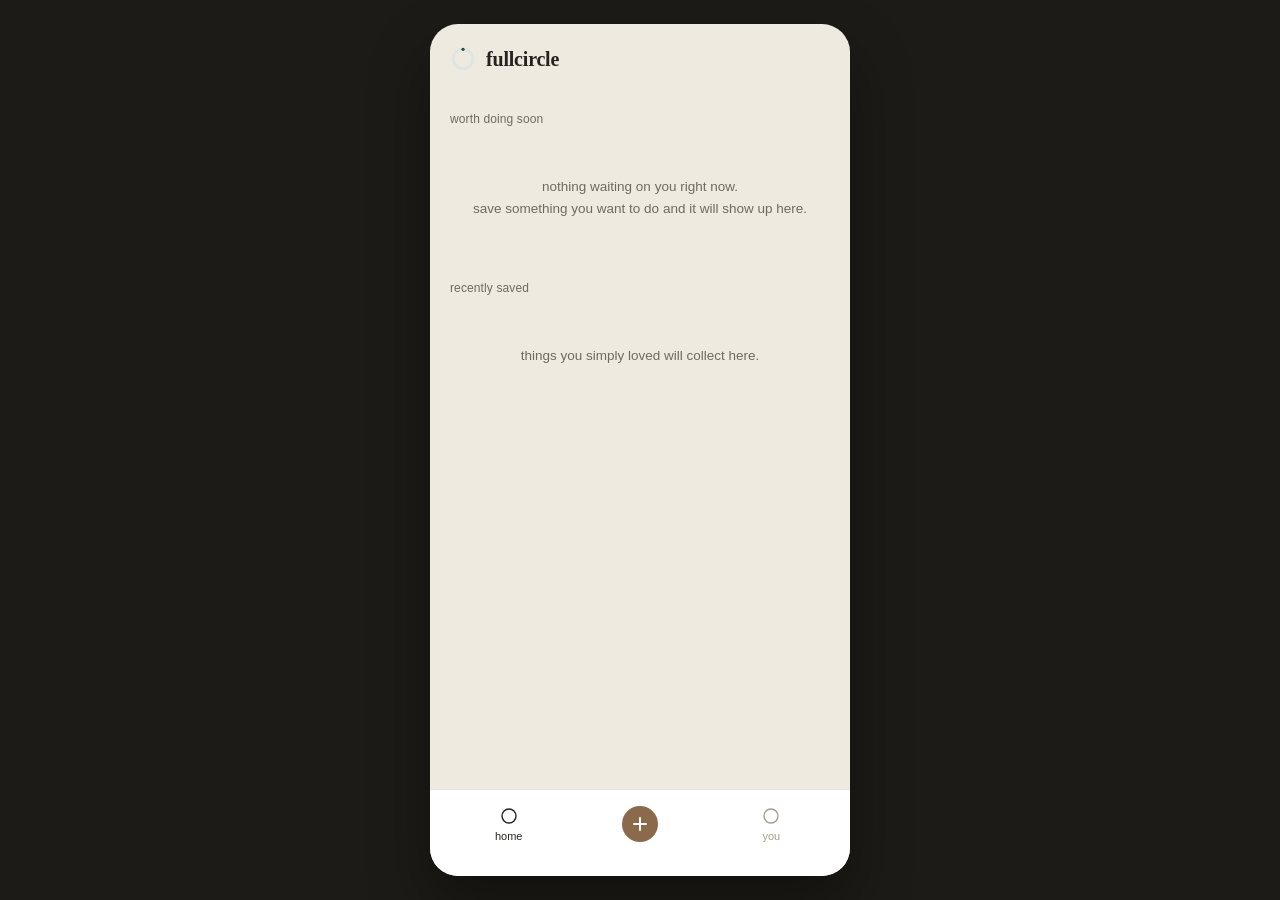
==== index.html @ 16ac87a6 "Add fullcircle POC" ====
<!DOCTYPE html>
<html lang="en">
<head>
<meta charset="UTF-8" />
<meta name="viewport" content="width=device-width, initial-scale=1.0, viewport-fit=cover, user-scalable=no" />
<title>fullcircle</title>
<meta name="apple-mobile-web-app-capable" content="yes" />
<meta name="apple-mobile-web-app-status-bar-style" content="black-translucent" />
<meta name="apple-mobile-web-app-title" content="fullcircle" />
<meta name="mobile-web-app-capable" content="yes" />
<meta name="theme-color" content="#eeeae0" />
<meta name="format-detection" content="telephone=no" />
<link rel="apple-touch-icon" href="[data-uri]" />
<link rel="icon" href="[data-uri]" />
<style>
  :root{
    --bg:#eeeae0;
    --page:#1d1b17;
    --surface:#ffffff;
    --surface-2:#f5f2ea;
    --ink:#26231f;
    --ink-soft:#6f6a5c;
    --ink-faint:#a39d8b;
    --accent:#b8752f;
    --accent-soft:#f1e3cc;
    --ring:#2f4a3e;
    --ring-soft:#dfe6e2;
    --danger:#a44634;
    --border:rgba(38,35,31,0.12);
    --btn:#8a6a4a;
    --btn-hover:#75583c;
    --radius:14px;
  }
  *{box-sizing:border-box;}
  body{
    margin:0;
    background:var(--page);
    font-family:-apple-system,BlinkMacSystemFont,'Segoe UI',Roboto,sans-serif;
    color:var(--ink);
    min-height:100vh;
    display:flex;
    justify-content:center;
    padding:24px 12px;
  }
  #app{
    width:100%;
    max-width:420px;
    background:var(--bg);
    border-radius:28px;
    overflow:hidden;
    display:flex;
    flex-direction:column;
    min-height:780px;
    box-shadow:0 30px 60px rgba(0,0,0,0.35);
  }
  header{
    padding:calc(22px + env(safe-area-inset-top)) 20px 14px;
    display:flex;
    align-items:center;
    justify-content:space-between;
  }
  .wordmark{
    display:flex;
    align-items:center;
    gap:10px;
  }
  .wordmark span{
    font-family:Georgia,'Times New Roman',serif;
    font-weight:600;
    font-size:20px;
    letter-spacing:-0.01em;
  }
  .ring-icon{width:26px;height:26px;flex-shrink:0;}
  main{
    flex:1;
    overflow-y:auto;
    padding:4px 20px 100px;
  }
  .section-label{
    font-size:12px;
    text-transform:lowercase;
    color:var(--ink-soft);
    margin:22px 0 10px;
    letter-spacing:0.01em;
  }
  .card{
    background:var(--surface);
    border-radius:var(--radius);
    padding:14px;
    margin-bottom:8px;
    display:flex;
    align-items:center;
    gap:12px;
    cursor:pointer;
    border:1px solid transparent;
    transition:border-color .15s ease;
  }
  .card:hover{border-color:var(--border);}
  .card-due{background:var(--accent-soft);}
  .card-due .card-sub{color:var(--accent);font-weight:500;}
  .shuffle-btn{
    display:flex;align-items:center;justify-content:center;gap:8px;
    margin-top:12px;padding:11px;
    background:none;border:1px dashed var(--border);
    border-radius:10px;
    font-size:13px;color:var(--ink-soft);cursor:pointer;
  }
  .shuffle-btn svg{width:16px;height:16px;}
  .shuffle-btn:active{transform:scale(0.99);}
  .icon-badge{
    width:38px;height:38px;border-radius:10px;
    background:var(--accent-soft);
    display:flex;align-items:center;justify-content:center;
    flex-shrink:0;
    color:var(--accent);
  }
  .icon-badge svg{width:18px;height:18px;}
  .card-body{flex:1;min-width:0;}
  .card-title{font-size:14.5px;font-weight:500;margin:0;color:var(--ink);white-space:nowrap;overflow:hidden;text-overflow:ellipsis;}
  .card-sub{font-size:12.5px;color:var(--ink-soft);margin:2px 0 0;}
  .card-x{
    color:var(--ink-faint);
    font-size:18px;
    padding:4px;
    flex-shrink:0;
  }
  .grid{
    display:grid;
    grid-template-columns:1fr 1fr;
    gap:8px;
  }
  .tile{
    background:var(--surface);
    border-radius:var(--radius);
    padding:14px;
    aspect-ratio:1.15;
    display:flex;
    flex-direction:column;
    justify-content:space-between;
    cursor:pointer;
  }
  .tile .icon-badge{width:34px;height:34px;}
  .tile-title{font-size:13px;font-weight:500;margin:0;overflow:hidden;text-overflow:ellipsis;display:-webkit-box;-webkit-line-clamp:2;-webkit-box-orient:vertical;}
  .empty{
    text-align:center;
    padding:40px 20px;
    color:var(--ink-soft);
  }
  .empty p{font-size:13.5px;line-height:1.6;margin:0;}
  nav{
    position:absolute;
    bottom:0;left:0;right:0;
    max-width:420px;
    margin:0 auto;
    background:var(--surface);
    border-top:1px solid var(--border);
    display:flex;
    padding:10px 16px calc(10px + env(safe-area-inset-bottom));
    gap:6px;
  }
  .nav-btn{
    flex:1;
    background:none;border:none;
    display:flex;flex-direction:column;align-items:center;gap:4px;
    padding:6px;
    color:var(--ink-faint);
    font-family:-apple-system,BlinkMacSystemFont,'Segoe UI',Roboto,sans-serif;
    font-size:11px;
    cursor:pointer;
  }
  .nav-btn.active{color:var(--ink);}
  .nav-btn svg{width:20px;height:20px;}
  .nav-btn.add-btn{color:#fff;}
  .nav-btn.add-btn .icon-wrap{
    background:var(--btn);
    width:36px;height:36px;border-radius:50%;
    display:flex;align-items:center;justify-content:center;
    margin-bottom:2px;
  }
  #frame{position:relative;flex:1;display:flex;flex-direction:column;min-height:0;}
  label{display:block;font-size:12.5px;color:var(--ink-soft);margin:18px 0 8px;}
  input[type="text"], textarea, input[type="date"]{
    width:100%;
    background:var(--surface);
    border:1px solid var(--border);
    border-radius:10px;
    padding:11px 12px;
    font-family:-apple-system,BlinkMacSystemFont,'Segoe UI',Roboto,sans-serif;
    font-size:14px;
    color:var(--ink);
  }
  textarea{resize:none;min-height:56px;}
  .type-scroll{
    display:flex;
    gap:8px;
    overflow-x:auto;
    padding-bottom:4px;
  }
  .type-chip{
    flex-shrink:0;
    display:flex;
    flex-direction:column;
    align-items:center;
    gap:6px;
    background:var(--surface);
    border:1.5px solid transparent;
    border-radius:12px;
    padding:10px 12px;
    cursor:pointer;
    font-size:11px;
    color:var(--ink-soft);
  }
  .type-chip.selected{border-color:var(--accent);color:var(--ink);}
  .type-chip .icon-badge{width:30px;height:30px;margin-bottom:0;}
  .lane-toggle{
    display:flex;
    background:var(--surface);
    border-radius:10px;
    padding:3px;
  }
  .lane-opt{
    flex:1;
    text-align:center;
    padding:9px;
    border-radius:8px;
    font-size:13px;
    cursor:pointer;
    color:var(--ink-soft);
  }
  .lane-opt.selected{background:var(--btn);color:#fff;}
  .chip-grid{
    display:grid;
    grid-template-columns:1fr 1fr;
    gap:8px;
    margin-top:10px;
  }
  .chip-btn{
    background:var(--surface);
    border:1.5px solid transparent;
    border-radius:10px;
    padding:10px;
    font-size:13px;
    font-family:-apple-system,BlinkMacSystemFont,'Segoe UI',Roboto,sans-serif;
    cursor:pointer;
    color:var(--ink);
  }
  .chip-btn.selected{border-color:var(--accent);background:var(--accent-soft);}
  .primary-btn{
    width:100%;
    background:var(--btn);
    color:#fff;
    border:none;
    border-radius:10px;
    padding:13px;
    font-family:-apple-system,BlinkMacSystemFont,'Segoe UI',Roboto,sans-serif;
    font-size:14px;
    font-weight:500;
    cursor:pointer;
    margin-top:22px;
  }
  .primary-btn:active{transform:scale(0.98);}
  .overlay{
    position:absolute;inset:0;
    background:rgba(29,27,23,0.55);
    display:flex;align-items:flex-end;
    z-index:10;
  }
  .sheet{
    background:var(--surface);
    width:100%;
    border-radius:20px 20px 0 0;
    padding:20px 20px 28px;
  }
  .sheet-title{font-family:Georgia,'Times New Roman',serif;font-size:17px;font-weight:600;margin:0 0 2px;}
  .sheet-sub{font-size:12.5px;color:var(--ink-soft);margin:0 0 16px;}
  .two-col{display:grid;grid-template-columns:1fr 1fr;gap:8px;}
  .ghost-btn{
    background:none;border:1px solid var(--border);
    border-radius:10px;padding:10px;
    font-size:13px;font-family:-apple-system,BlinkMacSystemFont,'Segoe UI',Roboto,sans-serif;
    color:var(--ink-soft);cursor:pointer;
  }
  .stat-grid{display:grid;grid-template-columns:1fr 1fr;gap:10px;margin-top:6px;}
  .stat-card{background:var(--surface);border-radius:var(--radius);padding:14px;}
  .stat-num{font-family:Georgia,'Times New Roman',serif;font-size:26px;font-weight:600;margin:2px 0 0;}
  .stat-label{font-size:12px;color:var(--ink-soft);}
  .bar-row{display:flex;align-items:center;gap:10px;margin-bottom:8px;}
  .bar-label{width:70px;font-size:12px;color:var(--ink-soft);flex-shrink:0;}
  .bar-track{flex:1;height:8px;background:var(--surface-2);border-radius:4px;overflow:hidden;}
  .bar-fill{height:100%;background:var(--ring);}
  .insight{
    background:var(--surface);
    border-radius:var(--radius);
    padding:16px;
    margin-top:16px;
    font-family:Georgia,'Times New Roman',serif;
    font-size:14px;
    line-height:1.65;
    color:var(--ink);
  }
  .loading{padding:60px 20px;text-align:center;color:var(--ink-soft);font-size:13px;}

  /* Fill the whole screen edge-to-edge on phones and when installed as a standalone app,
     instead of showing the small rounded preview card meant for desktop browsing. */
  @media (max-width:480px), (display-mode:standalone){
    body{padding:0;align-items:stretch;}
    #app{
      max-width:100%;
      min-height:100vh;
      min-height:100dvh;
      border-radius:0;
      box-shadow:none;
    }
    nav{ padding-bottom:calc(10px + env(safe-area-inset-bottom)); }
  }
</style>
</head>
<body>
<div id="app"><div id="frame"><div class="loading">loading your circle…</div></div></div>

<script>
const TYPES = {
  place:  {label:'place',  lane:'intention',   svg:'<path d="M10 2C6.7 2 4 4.7 4 8c0 4.5 6 10 6 10s6-5.5 6-10c0-3.3-2.7-6-6-6z"/><circle cx="10" cy="8" r="2"/>'},
  recipe: {label:'recipe', lane:'intention',   svg:'<path d="M4 3v6M6 3v6M4 6h2M4 9v8M14 3c-2 1-2 4-2 6 0 1 .5 2 2 2v6M14 3v14"/>'},
  book:   {label:'book',   lane:'intention',   svg:'<path d="M3 4h6v13H3z"/><path d="M11 4h6v13h-6z"/><path d="M9 4v13"/>'},
  movie:  {label:'movie',  lane:'intention',   svg:'<rect x="3" y="4" width="14" height="12" rx="1"/><path d="M8 4v12M13 4v12"/>'},
  hobby:  {label:'hobby',  lane:'intention',   svg:'<path d="M10 2l1.9 5.8H18l-4.9 3.6 1.9 5.8L10 13.6l-5 3.6 1.9-5.8L2 7.8h6.1z"/>'},
  art:    {label:'art',    lane:'appreciation',svg:'<rect x="3" y="3" width="14" height="14" rx="2"/><circle cx="7.5" cy="8" r="1.5"/><path d="M3 14l4.5-4.5L10 12l3-3 4 4"/>'},
  quote:  {label:'quote',  lane:'appreciation',svg:'<path d="M5 6c-1.7 0-3 1.3-3 3s1.3 3 3 3c0 2-1 3-2 3.5M14 6c-1.7 0-3 1.3-3 3s1.3 3 3 3c0 2-1 3-2 3.5"/>'},
  idea:   {label:'idea',   lane:'appreciation',svg:'<path d="M10 2a5 5 0 0 0-3 9c.6.5 1 1.3 1 2h4c0-.7.4-1.5 1-2a5 5 0 0 0-3-9z"/><path d="M8 16h4M8.5 18h3"/>'},
  other:  {label:'other',  lane:'appreciation',svg:'<circle cx="10" cy="10" r="7"/>'}
};
const REMINDER_LABELS = {weekend:'this weekend', home:'next time home', month:'in a month', norush:'no rush'};

let items = [];
let tab = 'home';
let composeType = 'place';
let composeLane = 'intention';
let composeReminder = 'weekend';
let composeDate = '';
let activeModalItem = null;
let modalStage = 'ask';
let ratingChoice = null;

function uid(){return 'id_' + Date.now().toString(36) + Math.random().toString(36).slice(2,7);}

// Storage adapter: works in the Claude preview (window.storage),
// as a downloaded file on a phone (localStorage), or in-memory as a last resort.
let memoryStore = null;
async function loadItems(){
  try{
    if(window.storage && window.storage.get){
      const r = await window.storage.get('fullcircle_items', false);
      return r && r.value ? JSON.parse(r.value) : [];
    }
  }catch(e){/* fall through */}
  try{
    const raw = localStorage.getItem('fullcircle_items');
    return raw ? JSON.parse(raw) : [];
  }catch(e){/* fall through */}
  return memoryStore ? JSON.parse(memoryStore) : [];
}
async function persist(){
  const data = JSON.stringify(items);
  memoryStore = data;
  try{
    if(window.storage && window.storage.set){
      await window.storage.set('fullcircle_items', data, false);
      return;
    }
  }catch(e){/* fall through */}
  try{ localStorage.setItem('fullcircle_items', data); }catch(e){/* in-memory only */}
}

function iconSvg(typeKey, extra){
  const t = TYPES[typeKey] || TYPES.other;
  return '<svg viewBox="0 0 20 20" fill="none" stroke="currentColor" stroke-width="1.4" stroke-linecap="round" stroke-linejoin="round">'+t.svg+'</svg>';
}

function daysAgo(ts){
  const d = Math.floor((Date.now()-ts)/86400000);
  if(d<=0) return 'today';
  if(d===1) return 'yesterday';
  return d+' days ago';
}

function computeDueAt(rule, dateStr, from){
  const base = from || Date.now();
  const d = new Date(base);
  if(rule==='weekend'){
    // next Saturday (or today if already weekend)
    const day = d.getDay();
    const daysToSat = (6-day+7)%7;
    d.setHours(9,0,0,0);
    d.setDate(d.getDate()+daysToSat);
    return d.getTime();
  }
  if(rule==='home'){
    // treat "next time home" as this evening 6pm
    d.setHours(18,0,0,0);
    if(d.getTime()<base) d.setDate(d.getDate()+1);
    return d.getTime();
  }
  if(rule==='month'){ d.setDate(d.getDate()+30); return d.getTime(); }
  if(rule==='norush'){ d.setDate(d.getDate()+60); return d.getTime(); }
  if(rule==='date' && dateStr){ return new Date(dateStr+'T09:00:00').getTime(); }
  return base + 7*86400000;
}

function isDue(it){
  if(!it.dueAt) return false;
  return it.dueAt <= Date.now();
}

function dueLabel(it){
  if(!it.dueAt) return REMINDER_LABELS[it.reminderRule]||'no rush';
  const diff = it.dueAt - Date.now();
  const days = Math.round(diff/86400000);
  if(diff<=0) return 'ready now';
  if(days===0) return 'later today';
  if(days===1) return 'tomorrow';
  if(days<14) return 'in '+days+' days';
  if(days<45) return 'in a few weeks';
  return 'someday';
}

function render(){
  const frame = document.getElementById('frame');
  const openIntentions = items.filter(i=>i.lane==='intention' && i.status==='open');
  const dueNow = openIntentions.filter(isDue).sort((a,b)=>a.dueAt-b.dueAt);
  const laterLoops = openIntentions.filter(i=>!isDue(i)).sort((a,b)=>(a.dueAt||0)-(b.dueAt||0));
  const appreciations = items.filter(i=>i.lane==='appreciation');
  const closed = items.filter(i=>i.status==='closed');

  let ringPct = 0;
  const totalIntentions = items.filter(i=>i.lane==='intention').length;
  if(totalIntentions>0) ringPct = Math.round((closed.length/totalIntentions)*100);
  const circumference = 2*Math.PI*9;
  const dash = (ringPct/100)*circumference;

  let body = '';
  if(tab==='home'){
    if(openIntentions.length===0){
      body += '<div class="section-label">worth doing soon</div>';
      body += '<div class="empty"><p>nothing waiting on you right now.<br>save something you want to do and it will show up here.</p></div>';
    } else {
      if(dueNow.length){
        body += '<div class="section-label">ready now</div>';
        dueNow.forEach(it=>{ body += cardRow(it, true); });
      }
      if(laterLoops.length){
        body += '<div class="section-label">'+(dueNow.length?'coming up':'worth doing soon')+'</div>';
        laterLoops.forEach(it=>{ body += cardRow(it, false); });
      }
      body += '<div class="shuffle-btn" id="shuffleBtn"><svg viewBox="0 0 20 20" fill="none" stroke="currentColor" stroke-width="1.4" stroke-linecap="round" stroke-linejoin="round"><path d="M3 5h3l8 10h3M14 5h3M3 15h3l2-2.5"/><path d="M15 3l2 2-2 2M15 13l2 2-2 2"/></svg>surprise me</div>';
    }
    body += '<div class="section-label">recently saved</div>';
    if(appreciations.length===0){
      body += '<div class="empty"><p>things you simply loved will collect here.</p></div>';
    } else {
      body += '<div class="grid">';
      appreciations.slice().reverse().slice(0,8).forEach(it=>{
        body += tile(it);
      });
      body += '</div>';
    }
  } else if(tab==='add'){
    body += renderCompose();
  } else if(tab==='profile'){
    body += renderProfile(closed, appreciations, items);
  }

  let modalHtml = '';
  if(activeModalItem){
    modalHtml = renderModal();
  }

  frame.innerHTML = `
    <header>
      <div class="wordmark">
        <svg class="ring-icon" viewBox="0 0 24 24">
          <circle cx="12" cy="12" r="9" fill="none" stroke="var(--ring-soft)" stroke-width="3"/>
          <circle cx="12" cy="12" r="9" fill="none" stroke="var(--ring)" stroke-width="3"
            stroke-dasharray="${dash} ${circumference}" stroke-linecap="round" transform="rotate(-90 12 12)"/>
        </svg>
        <span>fullcircle</span>
      </div>
    </header>
    <main>${body}</main>
    <nav>
      ${navBtn('home','home')}
      ${navBtn('add','add', true)}
      ${navBtn('profile','you')}
    </nav>
    ${modalHtml}
  `;
  attachHandlers();
}

function cardRow(it, isDueNow){
  const label = dueLabel(it);
  return `<div class="card ${isDueNow?'card-due':''}" data-open="${it.id}">
    <div class="icon-badge">${iconSvg(it.type)}</div>
    <div class="card-body">
      <p class="card-title">${escapeHtml(it.title)}</p>
      <p class="card-sub">${label}</p>
    </div>
    <div class="card-x" data-del="${it.id}">&times;</div>
  </div>`;
}
function tile(it){
  return `<div class="tile" data-view="${it.id}">
    <div class="icon-badge">${iconSvg(it.type)}</div>
    <div>
      <p class="tile-title">${escapeHtml(it.title)}</p>
    </div>
  </div>`;
}
function navBtn(id,label,isAdd){
  const active = tab===id ? 'active':'';
  if(isAdd){
    return `<button class="nav-btn add-btn ${active}" data-tab="${id}">
      <span class="icon-wrap"><svg width="16" height="16" viewBox="0 0 20 20" fill="none" stroke="currentColor" stroke-width="2" stroke-linecap="round"><path d="M10 4v12M4 10h12"/></svg></span>
      ${label}
    </button>`;
  }
  return `<button class="nav-btn ${active}" data-tab="${id}"><svg viewBox="0 0 20 20" fill="none" stroke="currentColor" stroke-width="1.4"><circle cx="10" cy="10" r="7"/></svg>${label}</button>`;
}

function renderCompose(){
  const lane = composeLane;
  let chipsHtml = '';
  if(lane==='intention'){
    chipsHtml = `
      <label>when do you want to be reminded?</label>
      <div class="chip-grid">
        ${chipBtn('weekend','this weekend')}
        ${chipBtn('home',"next time i'm home")}
        ${chipBtn('month','in a month')}
        ${chipBtn('norush','no rush')}
      </div>
      <div class="chip-grid" style="grid-template-columns:1fr;margin-top:8px;">
        <div class="ghost-btn" id="pickDateBtn" style="text-align:center;">pick a specific date</div>
      </div>
      ${composeReminder==='date' ? `<input type="date" id="dateInput" value="${composeDate}" style="margin-top:8px;"/>` : ''}
    `;
  }
  let typeChips = '';
  Object.keys(TYPES).forEach(k=>{
    const sel = k===composeType ? 'selected':'';
    typeChips += `<div class="type-chip ${sel}" data-type="${k}">
      <div class="icon-badge">${iconSvg(k)}</div>${TYPES[k].label}
    </div>`;
  });
  return `
    <label style="margin-top:8px;">what are you saving?</label>
    <input type="text" id="titleInput" placeholder="a name, a place, a title..." />
    <label>type</label>
    <div class="type-scroll">${typeChips}</div>
    <label>why did you save this? (optional)</label>
    <textarea id="whyInput" placeholder="what caught your attention..."></textarea>
    <label>this is...</label>
    <div class="lane-toggle">
      <div class="lane-opt ${lane==='appreciation'?'selected':''}" data-lane="appreciation">something i loved</div>
      <div class="lane-opt ${lane==='intention'?'selected':''}" data-lane="intention">something to do</div>
    </div>
    ${chipsHtml}
    <button class="primary-btn" id="saveBtn">save it</button>
  `;
}
function chipBtn(val,label){
  const sel = composeReminder===val ? 'selected':'';
  return `<div class="chip-btn ${sel}" data-rem="${val}">${label}</div>`;
}
function niceDate(str){
  if(!str) return 'a date';
  const d = new Date(str+'T00:00:00');
  return d.toLocaleDateString(undefined,{month:'short',day:'numeric'});
}

function renderProfile(closed, appreciations, all){
  const avgDays = closed.length ? Math.round(closed.reduce((s,i)=>s+((i.closedAt-i.createdAt)/86400000),0)/closed.length) : 0;
  const byType = {};
  closed.concat(appreciations).forEach(i=>{ byType[i.type]=(byType[i.type]||0)+1; });
  const maxCount = Math.max(1,...Object.values(byType));
  let bars = '';
  Object.keys(byType).sort((a,b)=>byType[b]-byType[a]).forEach(k=>{
    const pct = Math.round((byType[k]/maxCount)*100);
    bars += `<div class="bar-row"><div class="bar-label">${TYPES[k].label}</div><div class="bar-track"><div class="bar-fill" style="width:${pct}%"></div></div><div style="font-size:12px;color:var(--ink-soft);width:16px;text-align:right;">${byType[k]}</div></div>`;
  });

  let insight = "close a few loops and i'll start noticing patterns in what you actually follow through on.";
  if(closed.length>=3){
    const topType = Object.keys(byType).sort((a,b)=>byType[b]-byType[a])[0];
    const loved = closed.filter(i=>i.rating==='loved').length;
    insight = `you tend to follow through most on ${TYPES[topType].label} items, usually within about ${avgDays} day${avgDays===1?'':'s'}. `+
      (loved>0 ? `${loved} of ${closed.length} closed loops were things you loved.` : 'not many of them have been rated highly yet.');
  }

  return `
    <div class="section-label">your taste, so far</div>
    <div class="stat-grid">
      <div class="stat-card"><div class="stat-label">closed loops</div><div class="stat-num">${closed.length}</div></div>
      <div class="stat-card"><div class="stat-label">avg time to act</div><div class="stat-num">${avgDays}d</div></div>
    </div>
    ${Object.keys(byType).length ? `<div class="section-label">where things land</div>${bars}` : ''}
    <div class="insight">${insight}</div>
  `;
}

function renderModal(){
  const it = activeModalItem;
  if(modalStage==='ask'){
    return `<div class="overlay" data-close-overlay="1"><div class="sheet" data-stop="1">
      <p class="sheet-sub">${escapeHtml(it.title)}</p>
      <p class="sheet-title">did you make it happen?</p>
      <div class="two-col" style="margin-top:16px;">
        <button class="ghost-btn" id="notYetBtn">not yet</button>
        <button class="chip-btn selected" id="yesBtn">yes, tell me more</button>
      </div>
    </div></div>`;
  }
  return `<div class="overlay" data-close-overlay="1"><div class="sheet" data-stop="1">
    <p class="sheet-sub">${escapeHtml(it.title)}</p>
    <p class="sheet-title">how was it?</p>
    <div class="two-col" style="margin-top:12px;">
      <div class="chip-btn ${ratingChoice==='loved'?'selected':''}" data-rate="loved">loved it</div>
      <div class="chip-btn ${ratingChoice==='fine'?'selected':''}" data-rate="fine">it was fine</div>
    </div>
    <div class="chip-btn ${ratingChoice==='never'?'selected':''}" data-rate="never" style="margin-top:8px;text-align:center;">never again</div>
    <textarea id="reflectNote" placeholder="anything worth remembering? (optional)" style="margin-top:12px;"></textarea>
    <button class="primary-btn" id="closeLoopBtn">close the loop</button>
  </div></div>`;
}

function escapeHtml(s){
  return (s||'').replace(/[&<>"']/g, c=>({'&':'&amp;','<':'&lt;','>':'&gt;','"':'&quot;',"'":'&#39;'}[c]));
}

function attachHandlers(){
  document.querySelectorAll('[data-tab]').forEach(el=>{
    el.onclick = ()=>{ tab = el.dataset.tab; if(tab==='add'){composeType='place';composeLane='intention';composeReminder='weekend';composeDate='';} render(); };
  });
  document.querySelectorAll('[data-type]').forEach(el=>{
    el.onclick = ()=>{ composeType = el.dataset.type; composeLane = TYPES[composeType].lane; render(); };
  });
  document.querySelectorAll('[data-lane]').forEach(el=>{
    el.onclick = ()=>{ composeLane = el.dataset.lane; render(); };
  });
  document.querySelectorAll('[data-rem]').forEach(el=>{
    el.onclick = ()=>{ composeReminder = el.dataset.rem; render(); };
  });
  const pickDateBtn = document.getElementById('pickDateBtn');
  if(pickDateBtn) pickDateBtn.onclick = ()=>{ composeReminder='date'; render(); };
  const dateInput = document.getElementById('dateInput');
  if(dateInput) dateInput.onchange = (e)=>{ composeDate = e.target.value; };

  const saveBtn = document.getElementById('saveBtn');
  if(saveBtn) saveBtn.onclick = async ()=>{
    const title = document.getElementById('titleInput').value.trim();
    if(!title) return;
    const why = document.getElementById('whyInput').value.trim();
    const isIntention = composeLane==='intention';
    const item = {
      id: uid(),
      title, why,
      type: composeType,
      lane: composeLane,
      status: isIntention ? 'open' : null,
      reminderRule: isIntention ? composeReminder : null,
      reminderDate: composeReminder==='date' ? composeDate : null,
      dueAt: isIntention ? computeDueAt(composeReminder, composeDate) : null,
      createdAt: Date.now(),
      closedAt:null, rating:null, reflectionNote:null
    };
    items.push(item);
    await persist();
    tab='home';
    render();
  };

  document.querySelectorAll('[data-open]').forEach(el=>{
    el.onclick = ()=>{ activeModalItem = items.find(i=>i.id===el.dataset.open); modalStage='ask'; ratingChoice=null; render(); };
  });
  document.querySelectorAll('[data-view]').forEach(el=>{
    el.onclick = ()=>{ const it = items.find(i=>i.id===el.dataset.view); if(it) alert((it.why||'no note added')+' -- saved '+daysAgo(it.createdAt)); };
  });
  const shuffleBtn = document.getElementById('shuffleBtn');
  if(shuffleBtn) shuffleBtn.onclick = ()=>{
    const pool = items.filter(i=>i.lane==='intention' && i.status==='open');
    if(!pool.length) return;
    const pick = pool[Math.floor(Math.random()*pool.length)];
    activeModalItem = pick; modalStage='ask'; ratingChoice=null; render();
  };
  document.querySelectorAll('[data-del]').forEach(el=>{
    el.onclick = async (e)=>{ e.stopPropagation(); items = items.filter(i=>i.id!==el.dataset.del); await persist(); render(); };
  });

  const overlay = document.querySelector('[data-close-overlay]');
  if(overlay){
    overlay.onclick = ()=>{ activeModalItem=null; render(); };
    const sheet = document.querySelector('[data-stop]');
    if(sheet) sheet.onclick = (e)=>e.stopPropagation();
  }
  const notYetBtn = document.getElementById('notYetBtn');
  if(notYetBtn) notYetBtn.onclick = async ()=>{
    const it = items.find(i=>i.id===activeModalItem.id);
    if(it){ it.dueAt = Date.now() + 7*86400000; await persist(); }
    activeModalItem=null; render();
  };
  const yesBtn = document.getElementById('yesBtn');
  if(yesBtn) yesBtn.onclick = ()=>{ modalStage='rate'; render(); };
  document.querySelectorAll('[data-rate]').forEach(el=>{
    el.onclick = ()=>{ ratingChoice = el.dataset.rate; render(); };
  });
  const closeLoopBtn = document.getElementById('closeLoopBtn');
  if(closeLoopBtn) closeLoopBtn.onclick = async ()=>{
    const note = document.getElementById('reflectNote').value.trim();
    const it = items.find(i=>i.id===activeModalItem.id);
    it.status='closed';
    it.closedAt=Date.now();
    it.rating=ratingChoice||'fine';
    it.reflectionNote=note;
    await persist();
    activeModalItem=null;
    render();
  };
}

// Paint immediately with empty state so the UI never waits on storage/network.
try{ render(); }catch(e){ showFatal(e); }

// Then load saved data and re-render.
(async function loadAndRefresh(){
  try{
    const loaded = await loadItems();
    if(Array.isArray(loaded)) items = loaded;
    let changed = false;
    items.forEach(it=>{
      if(it.lane==='intention' && it.status==='open' && !it.dueAt){
        it.dueAt = computeDueAt(it.reminderRule||'weekend', it.reminderDate, it.createdAt);
        changed = true;
      }
    });
    if(changed) await persist();
  }catch(e){
    console.error('load error', e);
  }
  try{ render(); }catch(e){ showFatal(e); }
})();

function showFatal(e){
  const frame = document.getElementById('frame');
  if(frame) frame.innerHTML = '<div class="loading">something went wrong.<br>try reopening the app.</div>';
  console.error(e);
}
</script>
</body>
</html>
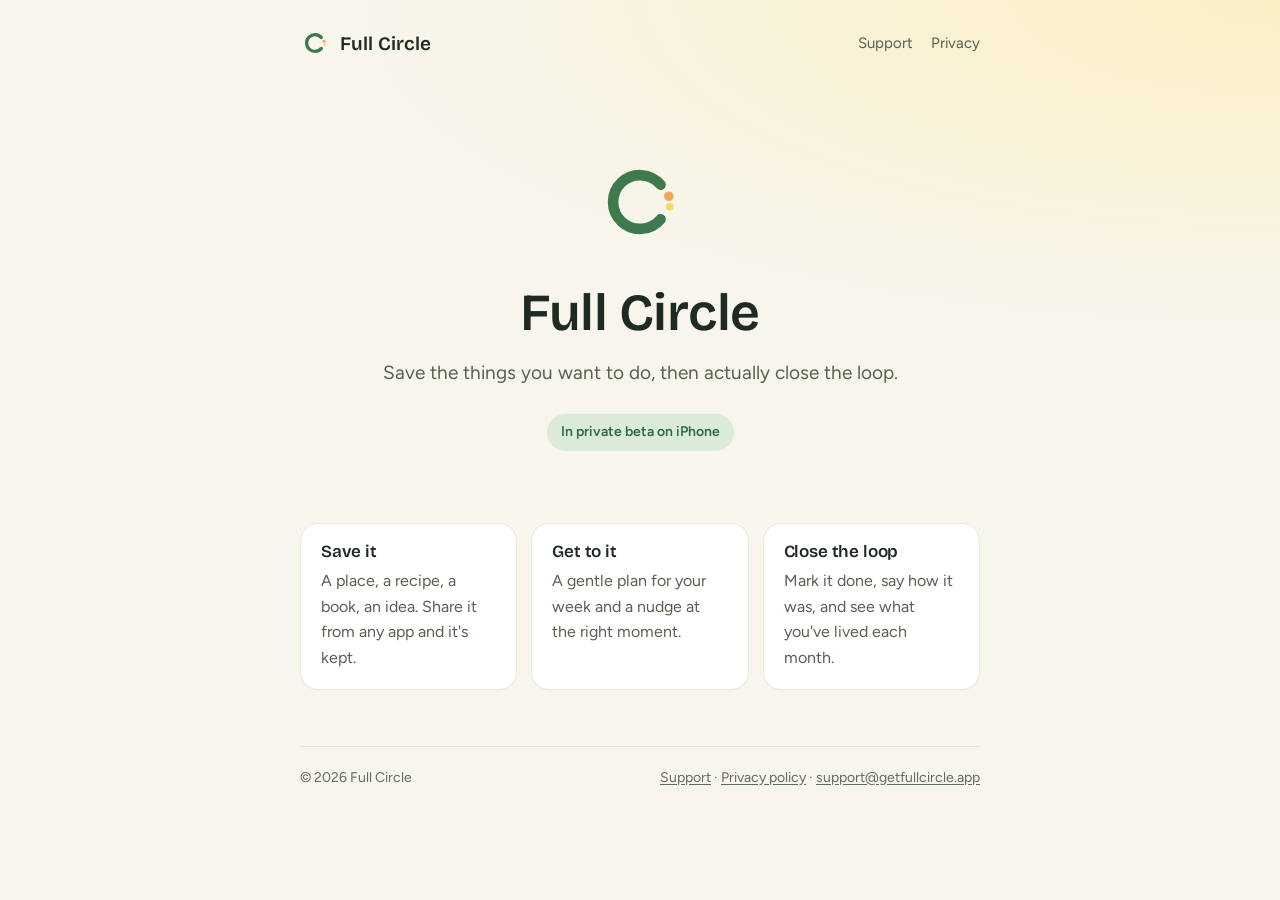
==== commit 724b5ed7: "Landing page, support page, and rewritten privacy policy - index.html is now a simple landing page; " ====
--- a/index.html
+++ b/index.html
@@ -1,759 +1,51 @@
-<!DOCTYPE html>
+<!doctype html>
 <html lang="en">
 <head>
-<meta charset="UTF-8" />
-<meta name="viewport" content="width=device-width, initial-scale=1.0, viewport-fit=cover, user-scalable=no" />
-<title>fullcircle</title>
-<meta name="apple-mobile-web-app-capable" content="yes" />
-<meta name="apple-mobile-web-app-status-bar-style" content="black-translucent" />
-<meta name="apple-mobile-web-app-title" content="fullcircle" />
-<meta name="mobile-web-app-capable" content="yes" />
-<meta name="theme-color" content="#eeeae0" />
-<meta name="format-detection" content="telephone=no" />
-<link rel="apple-touch-icon" href="[data-uri]" />
-<link rel="icon" href="[data-uri]" />
-<style>
-  :root{
-    --bg:#eeeae0;
-    --page:#1d1b17;
-    --surface:#ffffff;
-    --surface-2:#f5f2ea;
-    --ink:#26231f;
-    --ink-soft:#6f6a5c;
-    --ink-faint:#a39d8b;
-    --accent:#b8752f;
-    --accent-soft:#f1e3cc;
-    --ring:#2f4a3e;
-    --ring-soft:#dfe6e2;
-    --danger:#a44634;
-    --border:rgba(38,35,31,0.12);
-    --btn:#8a6a4a;
-    --btn-hover:#75583c;
-    --radius:14px;
-  }
-  *{box-sizing:border-box;}
-  body{
-    margin:0;
-    background:var(--page);
-    font-family:-apple-system,BlinkMacSystemFont,'Segoe UI',Roboto,sans-serif;
-    color:var(--ink);
-    min-height:100vh;
-    display:flex;
-    justify-content:center;
-    padding:24px 12px;
-  }
-  #app{
-    width:100%;
-    max-width:420px;
-    background:var(--bg);
-    border-radius:28px;
-    overflow:hidden;
-    display:flex;
-    flex-direction:column;
-    min-height:780px;
-    box-shadow:0 30px 60px rgba(0,0,0,0.35);
-  }
-  header{
-    padding:calc(22px + env(safe-area-inset-top)) 20px 14px;
-    display:flex;
-    align-items:center;
-    justify-content:space-between;
-  }
-  .wordmark{
-    display:flex;
-    align-items:center;
-    gap:10px;
-  }
-  .wordmark span{
-    font-family:Georgia,'Times New Roman',serif;
-    font-weight:600;
-    font-size:20px;
-    letter-spacing:-0.01em;
-  }
-  .ring-icon{width:26px;height:26px;flex-shrink:0;}
-  main{
-    flex:1;
-    overflow-y:auto;
-    padding:4px 20px 100px;
-  }
-  .section-label{
-    font-size:12px;
-    text-transform:lowercase;
-    color:var(--ink-soft);
-    margin:22px 0 10px;
-    letter-spacing:0.01em;
-  }
-  .card{
-    background:var(--surface);
-    border-radius:var(--radius);
-    padding:14px;
-    margin-bottom:8px;
-    display:flex;
-    align-items:center;
-    gap:12px;
-    cursor:pointer;
-    border:1px solid transparent;
-    transition:border-color .15s ease;
-  }
-  .card:hover{border-color:var(--border);}
-  .card-due{background:var(--accent-soft);}
-  .card-due .card-sub{color:var(--accent);font-weight:500;}
-  .shuffle-btn{
-    display:flex;align-items:center;justify-content:center;gap:8px;
-    margin-top:12px;padding:11px;
-    background:none;border:1px dashed var(--border);
-    border-radius:10px;
-    font-size:13px;color:var(--ink-soft);cursor:pointer;
-  }
-  .shuffle-btn svg{width:16px;height:16px;}
-  .shuffle-btn:active{transform:scale(0.99);}
-  .icon-badge{
-    width:38px;height:38px;border-radius:10px;
-    background:var(--accent-soft);
-    display:flex;align-items:center;justify-content:center;
-    flex-shrink:0;
-    color:var(--accent);
-  }
-  .icon-badge svg{width:18px;height:18px;}
-  .card-body{flex:1;min-width:0;}
-  .card-title{font-size:14.5px;font-weight:500;margin:0;color:var(--ink);white-space:nowrap;overflow:hidden;text-overflow:ellipsis;}
-  .card-sub{font-size:12.5px;color:var(--ink-soft);margin:2px 0 0;}
-  .card-x{
-    color:var(--ink-faint);
-    font-size:18px;
-    padding:4px;
-    flex-shrink:0;
-  }
-  .grid{
-    display:grid;
-    grid-template-columns:1fr 1fr;
-    gap:8px;
-  }
-  .tile{
-    background:var(--surface);
-    border-radius:var(--radius);
-    padding:14px;
-    aspect-ratio:1.15;
-    display:flex;
-    flex-direction:column;
-    justify-content:space-between;
-    cursor:pointer;
-  }
-  .tile .icon-badge{width:34px;height:34px;}
-  .tile-title{font-size:13px;font-weight:500;margin:0;overflow:hidden;text-overflow:ellipsis;display:-webkit-box;-webkit-line-clamp:2;-webkit-box-orient:vertical;}
-  .empty{
-    text-align:center;
-    padding:40px 20px;
-    color:var(--ink-soft);
-  }
-  .empty p{font-size:13.5px;line-height:1.6;margin:0;}
-  nav{
-    position:absolute;
-    bottom:0;left:0;right:0;
-    max-width:420px;
-    margin:0 auto;
-    background:var(--surface);
-    border-top:1px solid var(--border);
-    display:flex;
-    padding:10px 16px calc(10px + env(safe-area-inset-bottom));
-    gap:6px;
-  }
-  .nav-btn{
-    flex:1;
-    background:none;border:none;
-    display:flex;flex-direction:column;align-items:center;gap:4px;
-    padding:6px;
-    color:var(--ink-faint);
-    font-family:-apple-system,BlinkMacSystemFont,'Segoe UI',Roboto,sans-serif;
-    font-size:11px;
-    cursor:pointer;
-  }
-  .nav-btn.active{color:var(--ink);}
-  .nav-btn svg{width:20px;height:20px;}
-  .nav-btn.add-btn{color:#fff;}
-  .nav-btn.add-btn .icon-wrap{
-    background:var(--btn);
-    width:36px;height:36px;border-radius:50%;
-    display:flex;align-items:center;justify-content:center;
-    margin-bottom:2px;
-  }
-  #frame{position:relative;flex:1;display:flex;flex-direction:column;min-height:0;}
-  label{display:block;font-size:12.5px;color:var(--ink-soft);margin:18px 0 8px;}
-  input[type="text"], textarea, input[type="date"]{
-    width:100%;
-    background:var(--surface);
-    border:1px solid var(--border);
-    border-radius:10px;
-    padding:11px 12px;
-    font-family:-apple-system,BlinkMacSystemFont,'Segoe UI',Roboto,sans-serif;
-    font-size:14px;
-    color:var(--ink);
-  }
-  textarea{resize:none;min-height:56px;}
-  .type-scroll{
-    display:flex;
-    gap:8px;
-    overflow-x:auto;
-    padding-bottom:4px;
-  }
-  .type-chip{
-    flex-shrink:0;
-    display:flex;
-    flex-direction:column;
-    align-items:center;
-    gap:6px;
-    background:var(--surface);
-    border:1.5px solid transparent;
-    border-radius:12px;
-    padding:10px 12px;
-    cursor:pointer;
-    font-size:11px;
-    color:var(--ink-soft);
-  }
-  .type-chip.selected{border-color:var(--accent);color:var(--ink);}
-  .type-chip .icon-badge{width:30px;height:30px;margin-bottom:0;}
-  .lane-toggle{
-    display:flex;
-    background:var(--surface);
-    border-radius:10px;
-    padding:3px;
-  }
-  .lane-opt{
-    flex:1;
-    text-align:center;
-    padding:9px;
-    border-radius:8px;
-    font-size:13px;
-    cursor:pointer;
-    color:var(--ink-soft);
-  }
-  .lane-opt.selected{background:var(--btn);color:#fff;}
-  .chip-grid{
-    display:grid;
-    grid-template-columns:1fr 1fr;
-    gap:8px;
-    margin-top:10px;
-  }
-  .chip-btn{
-    background:var(--surface);
-    border:1.5px solid transparent;
-    border-radius:10px;
-    padding:10px;
-    font-size:13px;
-    font-family:-apple-system,BlinkMacSystemFont,'Segoe UI',Roboto,sans-serif;
-    cursor:pointer;
-    color:var(--ink);
-  }
-  .chip-btn.selected{border-color:var(--accent);background:var(--accent-soft);}
-  .primary-btn{
-    width:100%;
-    background:var(--btn);
-    color:#fff;
-    border:none;
-    border-radius:10px;
-    padding:13px;
-    font-family:-apple-system,BlinkMacSystemFont,'Segoe UI',Roboto,sans-serif;
-    font-size:14px;
-    font-weight:500;
-    cursor:pointer;
-    margin-top:22px;
-  }
-  .primary-btn:active{transform:scale(0.98);}
-  .overlay{
-    position:absolute;inset:0;
-    background:rgba(29,27,23,0.55);
-    display:flex;align-items:flex-end;
-    z-index:10;
-  }
-  .sheet{
-    background:var(--surface);
-    width:100%;
-    border-radius:20px 20px 0 0;
-    padding:20px 20px 28px;
-  }
-  .sheet-title{font-family:Georgia,'Times New Roman',serif;font-size:17px;font-weight:600;margin:0 0 2px;}
-  .sheet-sub{font-size:12.5px;color:var(--ink-soft);margin:0 0 16px;}
-  .two-col{display:grid;grid-template-columns:1fr 1fr;gap:8px;}
-  .ghost-btn{
-    background:none;border:1px solid var(--border);
-    border-radius:10px;padding:10px;
-    font-size:13px;font-family:-apple-system,BlinkMacSystemFont,'Segoe UI',Roboto,sans-serif;
-    color:var(--ink-soft);cursor:pointer;
-  }
-  .stat-grid{display:grid;grid-template-columns:1fr 1fr;gap:10px;margin-top:6px;}
-  .stat-card{background:var(--surface);border-radius:var(--radius);padding:14px;}
-  .stat-num{font-family:Georgia,'Times New Roman',serif;font-size:26px;font-weight:600;margin:2px 0 0;}
-  .stat-label{font-size:12px;color:var(--ink-soft);}
-  .bar-row{display:flex;align-items:center;gap:10px;margin-bottom:8px;}
-  .bar-label{width:70px;font-size:12px;color:var(--ink-soft);flex-shrink:0;}
-  .bar-track{flex:1;height:8px;background:var(--surface-2);border-radius:4px;overflow:hidden;}
-  .bar-fill{height:100%;background:var(--ring);}
-  .insight{
-    background:var(--surface);
-    border-radius:var(--radius);
-    padding:16px;
-    margin-top:16px;
-    font-family:Georgia,'Times New Roman',serif;
-    font-size:14px;
-    line-height:1.65;
-    color:var(--ink);
-  }
-  .loading{padding:60px 20px;text-align:center;color:var(--ink-soft);font-size:13px;}
-
-  /* Fill the whole screen edge-to-edge on phones and when installed as a standalone app,
-     instead of showing the small rounded preview card meant for desktop browsing. */
-  @media (max-width:480px), (display-mode:standalone){
-    body{padding:0;align-items:stretch;}
-    #app{
-      max-width:100%;
-      min-height:100vh;
-      min-height:100dvh;
-      border-radius:0;
-      box-shadow:none;
-    }
-    nav{ padding-bottom:calc(10px + env(safe-area-inset-bottom)); }
-  }
-</style>
+<meta charset="utf-8" />
+<meta name="viewport" content="width=device-width, initial-scale=1" />
+<title>Full Circle</title>
+<meta name="description" content="Save the things you want to do, then actually close the loop." />
+<meta name="theme-color" content="#F7F5EC" media="(prefers-color-scheme: light)" />
+<meta name="theme-color" content="#1A1816" media="(prefers-color-scheme: dark)" />
+<link rel="icon" type="image/png" href="assets/favicon.png" />
+<link rel="apple-touch-icon" href="assets/apple-touch-icon.png" />
+<link rel="stylesheet" href="assets/site.css" />
 </head>
 <body>
-<div id="app"><div id="frame"><div class="loading">loading your circle…</div></div></div>
+<div class="wrap">
+  <nav class="nav">
+    <a class="brand" href="/"><svg viewBox="0 0 100 100" aria-hidden="true"><path d="M71.4 32 A28 28 0 1 0 71.4 68" fill="none" stroke="var(--fern)" stroke-width="11" stroke-linecap="round"/><circle cx="80" cy="44" r="5" fill="var(--apricot)"/><circle cx="81" cy="55" r="4" fill="var(--butter)"/></svg>Full Circle</a>
+    <div class="nav-links"><a href="/support">Support</a><a href="/privacy">Privacy</a></div>
+  </nav>
 
-<script>
-const TYPES = {
-  place:  {label:'place',  lane:'intention',   svg:'<path d="M10 2C6.7 2 4 4.7 4 8c0 4.5 6 10 6 10s6-5.5 6-10c0-3.3-2.7-6-6-6z"/><circle cx="10" cy="8" r="2"/>'},
-  recipe: {label:'recipe', lane:'intention',   svg:'<path d="M4 3v6M6 3v6M4 6h2M4 9v8M14 3c-2 1-2 4-2 6 0 1 .5 2 2 2v6M14 3v14"/>'},
-  book:   {label:'book',   lane:'intention',   svg:'<path d="M3 4h6v13H3z"/><path d="M11 4h6v13h-6z"/><path d="M9 4v13"/>'},
-  movie:  {label:'movie',  lane:'intention',   svg:'<rect x="3" y="4" width="14" height="12" rx="1"/><path d="M8 4v12M13 4v12"/>'},
-  hobby:  {label:'hobby',  lane:'intention',   svg:'<path d="M10 2l1.9 5.8H18l-4.9 3.6 1.9 5.8L10 13.6l-5 3.6 1.9-5.8L2 7.8h6.1z"/>'},
-  art:    {label:'art',    lane:'appreciation',svg:'<rect x="3" y="3" width="14" height="14" rx="2"/><circle cx="7.5" cy="8" r="1.5"/><path d="M3 14l4.5-4.5L10 12l3-3 4 4"/>'},
-  quote:  {label:'quote',  lane:'appreciation',svg:'<path d="M5 6c-1.7 0-3 1.3-3 3s1.3 3 3 3c0 2-1 3-2 3.5M14 6c-1.7 0-3 1.3-3 3s1.3 3 3 3c0 2-1 3-2 3.5"/>'},
-  idea:   {label:'idea',   lane:'appreciation',svg:'<path d="M10 2a5 5 0 0 0-3 9c.6.5 1 1.3 1 2h4c0-.7.4-1.5 1-2a5 5 0 0 0-3-9z"/><path d="M8 16h4M8.5 18h3"/>'},
-  other:  {label:'other',  lane:'appreciation',svg:'<circle cx="10" cy="10" r="7"/>'}
-};
-const REMINDER_LABELS = {weekend:'this weekend', home:'next time home', month:'in a month', norush:'no rush'};
+  <main>
+    <section class="hero">
+      <svg viewBox="0 0 100 100" aria-hidden="true"><path d="M71.4 32 A28 28 0 1 0 71.4 68" fill="none" stroke="var(--fern)" stroke-width="11" stroke-linecap="round"/><circle cx="80" cy="44" r="5" fill="var(--apricot)"/><circle cx="81" cy="55" r="4" fill="var(--butter)"/></svg>
+      <h1>Full Circle</h1>
+      <p class="lede">Save the things you want to do, then actually close the loop.</p>
+      <span class="pill">In private beta on iPhone</span>
+    </section>
 
-let items = [];
-let tab = 'home';
-let composeType = 'place';
-let composeLane = 'intention';
-let composeReminder = 'weekend';
-let composeDate = '';
-let activeModalItem = null;
-let modalStage = 'ask';
-let ratingChoice = null;
+    <section class="points" aria-label="What Full Circle does">
+      <div class="card">
+        <h3>Save it</h3>
+        <p>A place, a recipe, a book, an idea. Share it from any app and it's kept.</p>
+      </div>
+      <div class="card">
+        <h3>Get to it</h3>
+        <p>A gentle plan for your week and a nudge at the right moment.</p>
+      </div>
+      <div class="card">
+        <h3>Close the loop</h3>
+        <p>Mark it done, say how it was, and see what you've lived each month.</p>
+      </div>
+    </section>
+  </main>
 
-function uid(){return 'id_' + Date.now().toString(36) + Math.random().toString(36).slice(2,7);}
-
-// Storage adapter: works in the Claude preview (window.storage),
-// as a downloaded file on a phone (localStorage), or in-memory as a last resort.
-let memoryStore = null;
-async function loadItems(){
-  try{
-    if(window.storage && window.storage.get){
-      const r = await window.storage.get('fullcircle_items', false);
-      return r && r.value ? JSON.parse(r.value) : [];
-    }
-  }catch(e){/* fall through */}
-  try{
-    const raw = localStorage.getItem('fullcircle_items');
-    return raw ? JSON.parse(raw) : [];
-  }catch(e){/* fall through */}
-  return memoryStore ? JSON.parse(memoryStore) : [];
-}
-async function persist(){
-  const data = JSON.stringify(items);
-  memoryStore = data;
-  try{
-    if(window.storage && window.storage.set){
-      await window.storage.set('fullcircle_items', data, false);
-      return;
-    }
-  }catch(e){/* fall through */}
-  try{ localStorage.setItem('fullcircle_items', data); }catch(e){/* in-memory only */}
-}
-
-function iconSvg(typeKey, extra){
-  const t = TYPES[typeKey] || TYPES.other;
-  return '<svg viewBox="0 0 20 20" fill="none" stroke="currentColor" stroke-width="1.4" stroke-linecap="round" stroke-linejoin="round">'+t.svg+'</svg>';
-}
-
-function daysAgo(ts){
-  const d = Math.floor((Date.now()-ts)/86400000);
-  if(d<=0) return 'today';
-  if(d===1) return 'yesterday';
-  return d+' days ago';
-}
-
-function computeDueAt(rule, dateStr, from){
-  const base = from || Date.now();
-  const d = new Date(base);
-  if(rule==='weekend'){
-    // next Saturday (or today if already weekend)
-    const day = d.getDay();
-    const daysToSat = (6-day+7)%7;
-    d.setHours(9,0,0,0);
-    d.setDate(d.getDate()+daysToSat);
-    return d.getTime();
-  }
-  if(rule==='home'){
-    // treat "next time home" as this evening 6pm
-    d.setHours(18,0,0,0);
-    if(d.getTime()<base) d.setDate(d.getDate()+1);
-    return d.getTime();
-  }
-  if(rule==='month'){ d.setDate(d.getDate()+30); return d.getTime(); }
-  if(rule==='norush'){ d.setDate(d.getDate()+60); return d.getTime(); }
-  if(rule==='date' && dateStr){ return new Date(dateStr+'T09:00:00').getTime(); }
-  return base + 7*86400000;
-}
-
-function isDue(it){
-  if(!it.dueAt) return false;
-  return it.dueAt <= Date.now();
-}
-
-function dueLabel(it){
-  if(!it.dueAt) return REMINDER_LABELS[it.reminderRule]||'no rush';
-  const diff = it.dueAt - Date.now();
-  const days = Math.round(diff/86400000);
-  if(diff<=0) return 'ready now';
-  if(days===0) return 'later today';
-  if(days===1) return 'tomorrow';
-  if(days<14) return 'in '+days+' days';
-  if(days<45) return 'in a few weeks';
-  return 'someday';
-}
-
-function render(){
-  const frame = document.getElementById('frame');
-  const openIntentions = items.filter(i=>i.lane==='intention' && i.status==='open');
-  const dueNow = openIntentions.filter(isDue).sort((a,b)=>a.dueAt-b.dueAt);
-  const laterLoops = openIntentions.filter(i=>!isDue(i)).sort((a,b)=>(a.dueAt||0)-(b.dueAt||0));
-  const appreciations = items.filter(i=>i.lane==='appreciation');
-  const closed = items.filter(i=>i.status==='closed');
-
-  let ringPct = 0;
-  const totalIntentions = items.filter(i=>i.lane==='intention').length;
-  if(totalIntentions>0) ringPct = Math.round((closed.length/totalIntentions)*100);
-  const circumference = 2*Math.PI*9;
-  const dash = (ringPct/100)*circumference;
-
-  let body = '';
-  if(tab==='home'){
-    if(openIntentions.length===0){
-      body += '<div class="section-label">worth doing soon</div>';
-      body += '<div class="empty"><p>nothing waiting on you right now.<br>save something you want to do and it will show up here.</p></div>';
-    } else {
-      if(dueNow.length){
-        body += '<div class="section-label">ready now</div>';
-        dueNow.forEach(it=>{ body += cardRow(it, true); });
-      }
-      if(laterLoops.length){
-        body += '<div class="section-label">'+(dueNow.length?'coming up':'worth doing soon')+'</div>';
-        laterLoops.forEach(it=>{ body += cardRow(it, false); });
-      }
-      body += '<div class="shuffle-btn" id="shuffleBtn"><svg viewBox="0 0 20 20" fill="none" stroke="currentColor" stroke-width="1.4" stroke-linecap="round" stroke-linejoin="round"><path d="M3 5h3l8 10h3M14 5h3M3 15h3l2-2.5"/><path d="M15 3l2 2-2 2M15 13l2 2-2 2"/></svg>surprise me</div>';
-    }
-    body += '<div class="section-label">recently saved</div>';
-    if(appreciations.length===0){
-      body += '<div class="empty"><p>things you simply loved will collect here.</p></div>';
-    } else {
-      body += '<div class="grid">';
-      appreciations.slice().reverse().slice(0,8).forEach(it=>{
-        body += tile(it);
-      });
-      body += '</div>';
-    }
-  } else if(tab==='add'){
-    body += renderCompose();
-  } else if(tab==='profile'){
-    body += renderProfile(closed, appreciations, items);
-  }
-
-  let modalHtml = '';
-  if(activeModalItem){
-    modalHtml = renderModal();
-  }
-
-  frame.innerHTML = `
-    <header>
-      <div class="wordmark">
-        <svg class="ring-icon" viewBox="0 0 24 24">
-          <circle cx="12" cy="12" r="9" fill="none" stroke="var(--ring-soft)" stroke-width="3"/>
-          <circle cx="12" cy="12" r="9" fill="none" stroke="var(--ring)" stroke-width="3"
-            stroke-dasharray="${dash} ${circumference}" stroke-linecap="round" transform="rotate(-90 12 12)"/>
-        </svg>
-        <span>fullcircle</span>
-      </div>
-    </header>
-    <main>${body}</main>
-    <nav>
-      ${navBtn('home','home')}
-      ${navBtn('add','add', true)}
-      ${navBtn('profile','you')}
-    </nav>
-    ${modalHtml}
-  `;
-  attachHandlers();
-}
-
-function cardRow(it, isDueNow){
-  const label = dueLabel(it);
-  return `<div class="card ${isDueNow?'card-due':''}" data-open="${it.id}">
-    <div class="icon-badge">${iconSvg(it.type)}</div>
-    <div class="card-body">
-      <p class="card-title">${escapeHtml(it.title)}</p>
-      <p class="card-sub">${label}</p>
-    </div>
-    <div class="card-x" data-del="${it.id}">&times;</div>
-  </div>`;
-}
-function tile(it){
-  return `<div class="tile" data-view="${it.id}">
-    <div class="icon-badge">${iconSvg(it.type)}</div>
-    <div>
-      <p class="tile-title">${escapeHtml(it.title)}</p>
-    </div>
-  </div>`;
-}
-function navBtn(id,label,isAdd){
-  const active = tab===id ? 'active':'';
-  if(isAdd){
-    return `<button class="nav-btn add-btn ${active}" data-tab="${id}">
-      <span class="icon-wrap"><svg width="16" height="16" viewBox="0 0 20 20" fill="none" stroke="currentColor" stroke-width="2" stroke-linecap="round"><path d="M10 4v12M4 10h12"/></svg></span>
-      ${label}
-    </button>`;
-  }
-  return `<button class="nav-btn ${active}" data-tab="${id}"><svg viewBox="0 0 20 20" fill="none" stroke="currentColor" stroke-width="1.4"><circle cx="10" cy="10" r="7"/></svg>${label}</button>`;
-}
-
-function renderCompose(){
-  const lane = composeLane;
-  let chipsHtml = '';
-  if(lane==='intention'){
-    chipsHtml = `
-      <label>when do you want to be reminded?</label>
-      <div class="chip-grid">
-        ${chipBtn('weekend','this weekend')}
-        ${chipBtn('home',"next time i'm home")}
-        ${chipBtn('month','in a month')}
-        ${chipBtn('norush','no rush')}
-      </div>
-      <div class="chip-grid" style="grid-template-columns:1fr;margin-top:8px;">
-        <div class="ghost-btn" id="pickDateBtn" style="text-align:center;">pick a specific date</div>
-      </div>
-      ${composeReminder==='date' ? `<input type="date" id="dateInput" value="${composeDate}" style="margin-top:8px;"/>` : ''}
-    `;
-  }
-  let typeChips = '';
-  Object.keys(TYPES).forEach(k=>{
-    const sel = k===composeType ? 'selected':'';
-    typeChips += `<div class="type-chip ${sel}" data-type="${k}">
-      <div class="icon-badge">${iconSvg(k)}</div>${TYPES[k].label}
-    </div>`;
-  });
-  return `
-    <label style="margin-top:8px;">what are you saving?</label>
-    <input type="text" id="titleInput" placeholder="a name, a place, a title..." />
-    <label>type</label>
-    <div class="type-scroll">${typeChips}</div>
-    <label>why did you save this? (optional)</label>
-    <textarea id="whyInput" placeholder="what caught your attention..."></textarea>
-    <label>this is...</label>
-    <div class="lane-toggle">
-      <div class="lane-opt ${lane==='appreciation'?'selected':''}" data-lane="appreciation">something i loved</div>
-      <div class="lane-opt ${lane==='intention'?'selected':''}" data-lane="intention">something to do</div>
-    </div>
-    ${chipsHtml}
-    <button class="primary-btn" id="saveBtn">save it</button>
-  `;
-}
-function chipBtn(val,label){
-  const sel = composeReminder===val ? 'selected':'';
-  return `<div class="chip-btn ${sel}" data-rem="${val}">${label}</div>`;
-}
-function niceDate(str){
-  if(!str) return 'a date';
-  const d = new Date(str+'T00:00:00');
-  return d.toLocaleDateString(undefined,{month:'short',day:'numeric'});
-}
-
-function renderProfile(closed, appreciations, all){
-  const avgDays = closed.length ? Math.round(closed.reduce((s,i)=>s+((i.closedAt-i.createdAt)/86400000),0)/closed.length) : 0;
-  const byType = {};
-  closed.concat(appreciations).forEach(i=>{ byType[i.type]=(byType[i.type]||0)+1; });
-  const maxCount = Math.max(1,...Object.values(byType));
-  let bars = '';
-  Object.keys(byType).sort((a,b)=>byType[b]-byType[a]).forEach(k=>{
-    const pct = Math.round((byType[k]/maxCount)*100);
-    bars += `<div class="bar-row"><div class="bar-label">${TYPES[k].label}</div><div class="bar-track"><div class="bar-fill" style="width:${pct}%"></div></div><div style="font-size:12px;color:var(--ink-soft);width:16px;text-align:right;">${byType[k]}</div></div>`;
-  });
-
-  let insight = "close a few loops and i'll start noticing patterns in what you actually follow through on.";
-  if(closed.length>=3){
-    const topType = Object.keys(byType).sort((a,b)=>byType[b]-byType[a])[0];
-    const loved = closed.filter(i=>i.rating==='loved').length;
-    insight = `you tend to follow through most on ${TYPES[topType].label} items, usually within about ${avgDays} day${avgDays===1?'':'s'}. `+
-      (loved>0 ? `${loved} of ${closed.length} closed loops were things you loved.` : 'not many of them have been rated highly yet.');
-  }
-
-  return `
-    <div class="section-label">your taste, so far</div>
-    <div class="stat-grid">
-      <div class="stat-card"><div class="stat-label">closed loops</div><div class="stat-num">${closed.length}</div></div>
-      <div class="stat-card"><div class="stat-label">avg time to act</div><div class="stat-num">${avgDays}d</div></div>
-    </div>
-    ${Object.keys(byType).length ? `<div class="section-label">where things land</div>${bars}` : ''}
-    <div class="insight">${insight}</div>
-  `;
-}
-
-function renderModal(){
-  const it = activeModalItem;
-  if(modalStage==='ask'){
-    return `<div class="overlay" data-close-overlay="1"><div class="sheet" data-stop="1">
-      <p class="sheet-sub">${escapeHtml(it.title)}</p>
-      <p class="sheet-title">did you make it happen?</p>
-      <div class="two-col" style="margin-top:16px;">
-        <button class="ghost-btn" id="notYetBtn">not yet</button>
-        <button class="chip-btn selected" id="yesBtn">yes, tell me more</button>
-      </div>
-    </div></div>`;
-  }
-  return `<div class="overlay" data-close-overlay="1"><div class="sheet" data-stop="1">
-    <p class="sheet-sub">${escapeHtml(it.title)}</p>
-    <p class="sheet-title">how was it?</p>
-    <div class="two-col" style="margin-top:12px;">
-      <div class="chip-btn ${ratingChoice==='loved'?'selected':''}" data-rate="loved">loved it</div>
-      <div class="chip-btn ${ratingChoice==='fine'?'selected':''}" data-rate="fine">it was fine</div>
-    </div>
-    <div class="chip-btn ${ratingChoice==='never'?'selected':''}" data-rate="never" style="margin-top:8px;text-align:center;">never again</div>
-    <textarea id="reflectNote" placeholder="anything worth remembering? (optional)" style="margin-top:12px;"></textarea>
-    <button class="primary-btn" id="closeLoopBtn">close the loop</button>
-  </div></div>`;
-}
-
-function escapeHtml(s){
-  return (s||'').replace(/[&<>"']/g, c=>({'&':'&amp;','<':'&lt;','>':'&gt;','"':'&quot;',"'":'&#39;'}[c]));
-}
-
-function attachHandlers(){
-  document.querySelectorAll('[data-tab]').forEach(el=>{
-    el.onclick = ()=>{ tab = el.dataset.tab; if(tab==='add'){composeType='place';composeLane='intention';composeReminder='weekend';composeDate='';} render(); };
-  });
-  document.querySelectorAll('[data-type]').forEach(el=>{
-    el.onclick = ()=>{ composeType = el.dataset.type; composeLane = TYPES[composeType].lane; render(); };
-  });
-  document.querySelectorAll('[data-lane]').forEach(el=>{
-    el.onclick = ()=>{ composeLane = el.dataset.lane; render(); };
-  });
-  document.querySelectorAll('[data-rem]').forEach(el=>{
-    el.onclick = ()=>{ composeReminder = el.dataset.rem; render(); };
-  });
-  const pickDateBtn = document.getElementById('pickDateBtn');
-  if(pickDateBtn) pickDateBtn.onclick = ()=>{ composeReminder='date'; render(); };
-  const dateInput = document.getElementById('dateInput');
-  if(dateInput) dateInput.onchange = (e)=>{ composeDate = e.target.value; };
-
-  const saveBtn = document.getElementById('saveBtn');
-  if(saveBtn) saveBtn.onclick = async ()=>{
-    const title = document.getElementById('titleInput').value.trim();
-    if(!title) return;
-    const why = document.getElementById('whyInput').value.trim();
-    const isIntention = composeLane==='intention';
-    const item = {
-      id: uid(),
-      title, why,
-      type: composeType,
-      lane: composeLane,
-      status: isIntention ? 'open' : null,
-      reminderRule: isIntention ? composeReminder : null,
-      reminderDate: composeReminder==='date' ? composeDate : null,
-      dueAt: isIntention ? computeDueAt(composeReminder, composeDate) : null,
-      createdAt: Date.now(),
-      closedAt:null, rating:null, reflectionNote:null
-    };
-    items.push(item);
-    await persist();
-    tab='home';
-    render();
-  };
-
-  document.querySelectorAll('[data-open]').forEach(el=>{
-    el.onclick = ()=>{ activeModalItem = items.find(i=>i.id===el.dataset.open); modalStage='ask'; ratingChoice=null; render(); };
-  });
-  document.querySelectorAll('[data-view]').forEach(el=>{
-    el.onclick = ()=>{ const it = items.find(i=>i.id===el.dataset.view); if(it) alert((it.why||'no note added')+' -- saved '+daysAgo(it.createdAt)); };
-  });
-  const shuffleBtn = document.getElementById('shuffleBtn');
-  if(shuffleBtn) shuffleBtn.onclick = ()=>{
-    const pool = items.filter(i=>i.lane==='intention' && i.status==='open');
-    if(!pool.length) return;
-    const pick = pool[Math.floor(Math.random()*pool.length)];
-    activeModalItem = pick; modalStage='ask'; ratingChoice=null; render();
-  };
-  document.querySelectorAll('[data-del]').forEach(el=>{
-    el.onclick = async (e)=>{ e.stopPropagation(); items = items.filter(i=>i.id!==el.dataset.del); await persist(); render(); };
-  });
-
-  const overlay = document.querySelector('[data-close-overlay]');
-  if(overlay){
-    overlay.onclick = ()=>{ activeModalItem=null; render(); };
-    const sheet = document.querySelector('[data-stop]');
-    if(sheet) sheet.onclick = (e)=>e.stopPropagation();
-  }
-  const notYetBtn = document.getElementById('notYetBtn');
-  if(notYetBtn) notYetBtn.onclick = async ()=>{
-    const it = items.find(i=>i.id===activeModalItem.id);
-    if(it){ it.dueAt = Date.now() + 7*86400000; await persist(); }
-    activeModalItem=null; render();
-  };
-  const yesBtn = document.getElementById('yesBtn');
-  if(yesBtn) yesBtn.onclick = ()=>{ modalStage='rate'; render(); };
-  document.querySelectorAll('[data-rate]').forEach(el=>{
-    el.onclick = ()=>{ ratingChoice = el.dataset.rate; render(); };
-  });
-  const closeLoopBtn = document.getElementById('closeLoopBtn');
-  if(closeLoopBtn) closeLoopBtn.onclick = async ()=>{
-    const note = document.getElementById('reflectNote').value.trim();
-    const it = items.find(i=>i.id===activeModalItem.id);
-    it.status='closed';
-    it.closedAt=Date.now();
-    it.rating=ratingChoice||'fine';
-    it.reflectionNote=note;
-    await persist();
-    activeModalItem=null;
-    render();
-  };
-}
-
-// Paint immediately with empty state so the UI never waits on storage/network.
-try{ render(); }catch(e){ showFatal(e); }
-
-// Then load saved data and re-render.
-(async function loadAndRefresh(){
-  try{
-    const loaded = await loadItems();
-    if(Array.isArray(loaded)) items = loaded;
-    let changed = false;
-    items.forEach(it=>{
-      if(it.lane==='intention' && it.status==='open' && !it.dueAt){
-        it.dueAt = computeDueAt(it.reminderRule||'weekend', it.reminderDate, it.createdAt);
-        changed = true;
-      }
-    });
-    if(changed) await persist();
-  }catch(e){
-    console.error('load error', e);
-  }
-  try{ render(); }catch(e){ showFatal(e); }
-})();
-
-function showFatal(e){
-  const frame = document.getElementById('frame');
-  if(frame) frame.innerHTML = '<div class="loading">something went wrong.<br>try reopening the app.</div>';
-  console.error(e);
-}
-</script>
+  <footer>
+    <span>© 2026 Full Circle</span>
+    <span><a href="/support">Support</a> · <a href="/privacy">Privacy policy</a> · <a href="mailto:support@getfullcircle.app">support@getfullcircle.app</a></span>
+  </footer>
+</div>
 </body>
 </html>
--- a/assets/site.css
+++ b/assets/site.css
@@ -0,0 +1,74 @@
+@font-face { font-family: "Bricolage Grotesque"; font-weight: 600; font-display: swap; src: url("fonts/BricolageGrotesque_600SemiBold.ttf") format("truetype"); }
+@font-face { font-family: "Figtree"; font-weight: 400; font-display: swap; src: url("fonts/Figtree_400Regular.ttf") format("truetype"); }
+@font-face { font-family: "Figtree"; font-weight: 600; font-display: swap; src: url("fonts/Figtree_600SemiBold.ttf") format("truetype"); }
+
+/* Mirrors the app's day/evening palettes in app/src/theme/palette.ts */
+:root {
+  --ground: #F7F5EC; --sun: #FBEFC4; --surface: #FFFFFF;
+  --line: rgba(31,42,34,0.10);
+  --ink: #1F2A22; --ink2: #56614F; --ink3: #626C5B;
+  --fern: #3F7A4E; --fern-ink: #2F6A3F; --fern-soft: #DCEBD9;
+  --apricot: #F2A65A; --butter: #F6D86B;
+  color-scheme: light dark;
+}
+@media (prefers-color-scheme: dark) {
+  :root {
+    --ground: #1A1816; --sun: #2B241C; --surface: #24211E;
+    --line: rgba(243,238,230,0.10);
+    --ink: #F3EEE6; --ink2: #C7BFB3; --ink3: #A69D90;
+    --fern: #B5CDA9; --fern-ink: #B5CDA9; --fern-soft: #2F3A2C;
+    --apricot: #F2B989; --butter: #EBD38A;
+  }
+}
+
+* { box-sizing: border-box; }
+html { -webkit-text-size-adjust: 100%; }
+body {
+  margin: 0; min-height: 100vh; color: var(--ink);
+  background: radial-gradient(120% 60% at 100% 0%, var(--sun) 0%, transparent 60%), var(--ground);
+  background-attachment: fixed;
+  font: 400 16px/1.6 "Figtree", -apple-system, BlinkMacSystemFont, "Segoe UI", Roboto, sans-serif;
+}
+a { color: var(--fern-ink); text-underline-offset: 2px; }
+strong { font-weight: 600; }
+
+.wrap { max-width: 720px; margin: 0 auto; padding: 28px 20px 64px; }
+.nav { display: flex; align-items: center; justify-content: space-between; gap: 12px; margin-bottom: 40px; }
+.brand { display: inline-flex; align-items: center; gap: 10px; color: var(--ink); text-decoration: none;
+         font: 600 19px/1 "Bricolage Grotesque", Georgia, serif; }
+.brand svg { width: 30px; height: 30px; }
+.nav-links { display: flex; gap: 18px; font-size: 15px; }
+.nav-links a { color: var(--ink2); text-decoration: none; }
+.nav-links a:hover, .nav-links a[aria-current] { color: var(--ink); }
+
+h1, h2, h3 { font-family: "Bricolage Grotesque", Georgia, serif; font-weight: 600; letter-spacing: -0.01em; line-height: 1.2; }
+h1 { font-size: 34px; margin: 0 0 6px; }
+h2 { font-size: 21px; margin: 36px 0 10px; }
+h3 { font-size: 17px; margin: 22px 0 6px; }
+p, li { color: var(--ink2); }
+ul { padding-left: 20px; }
+li { margin: 4px 0; }
+li strong, p strong { color: var(--ink); }
+
+.meta { color: var(--ink3); font-size: 14px; margin: 0 0 28px; }
+.card { background: var(--surface); border: 1px solid var(--line); border-radius: 18px; padding: 18px 20px; margin: 16px 0; }
+.card p { margin: 0 0 8px; } .card p:last-child { margin: 0; }
+table { width: 100%; border-collapse: collapse; font-size: 15px; margin: 8px 0; }
+th, td { text-align: left; vertical-align: top; padding: 10px 8px; border-bottom: 1px solid var(--line); color: var(--ink2); }
+th { color: var(--ink); font-weight: 600; }
+.table-scroll { overflow-x: auto; }
+
+.hero { text-align: center; padding: 56px 0 24px; }
+.hero svg { width: 96px; height: 96px; margin-bottom: 24px; }
+.hero h1 { font-size: clamp(34px, 8vw, 52px); margin-bottom: 14px; }
+.hero .lede { font-size: 19px; max-width: 30em; margin: 0 auto; }
+.pill { display: inline-block; margin-top: 26px; padding: 7px 14px; border-radius: 999px;
+        background: var(--fern-soft); color: var(--fern-ink); font-size: 14px; font-weight: 600; }
+.points { display: grid; gap: 14px; margin-top: 48px; }
+@media (min-width: 640px) { .points { grid-template-columns: repeat(3, 1fr); } }
+.points .card { margin: 0; }
+.points h3 { margin-top: 0; }
+
+footer { margin-top: 56px; padding-top: 20px; border-top: 1px solid var(--line); font-size: 14px; color: var(--ink3);
+         display: flex; flex-wrap: wrap; gap: 8px 18px; justify-content: space-between; }
+footer a { color: var(--ink3); }
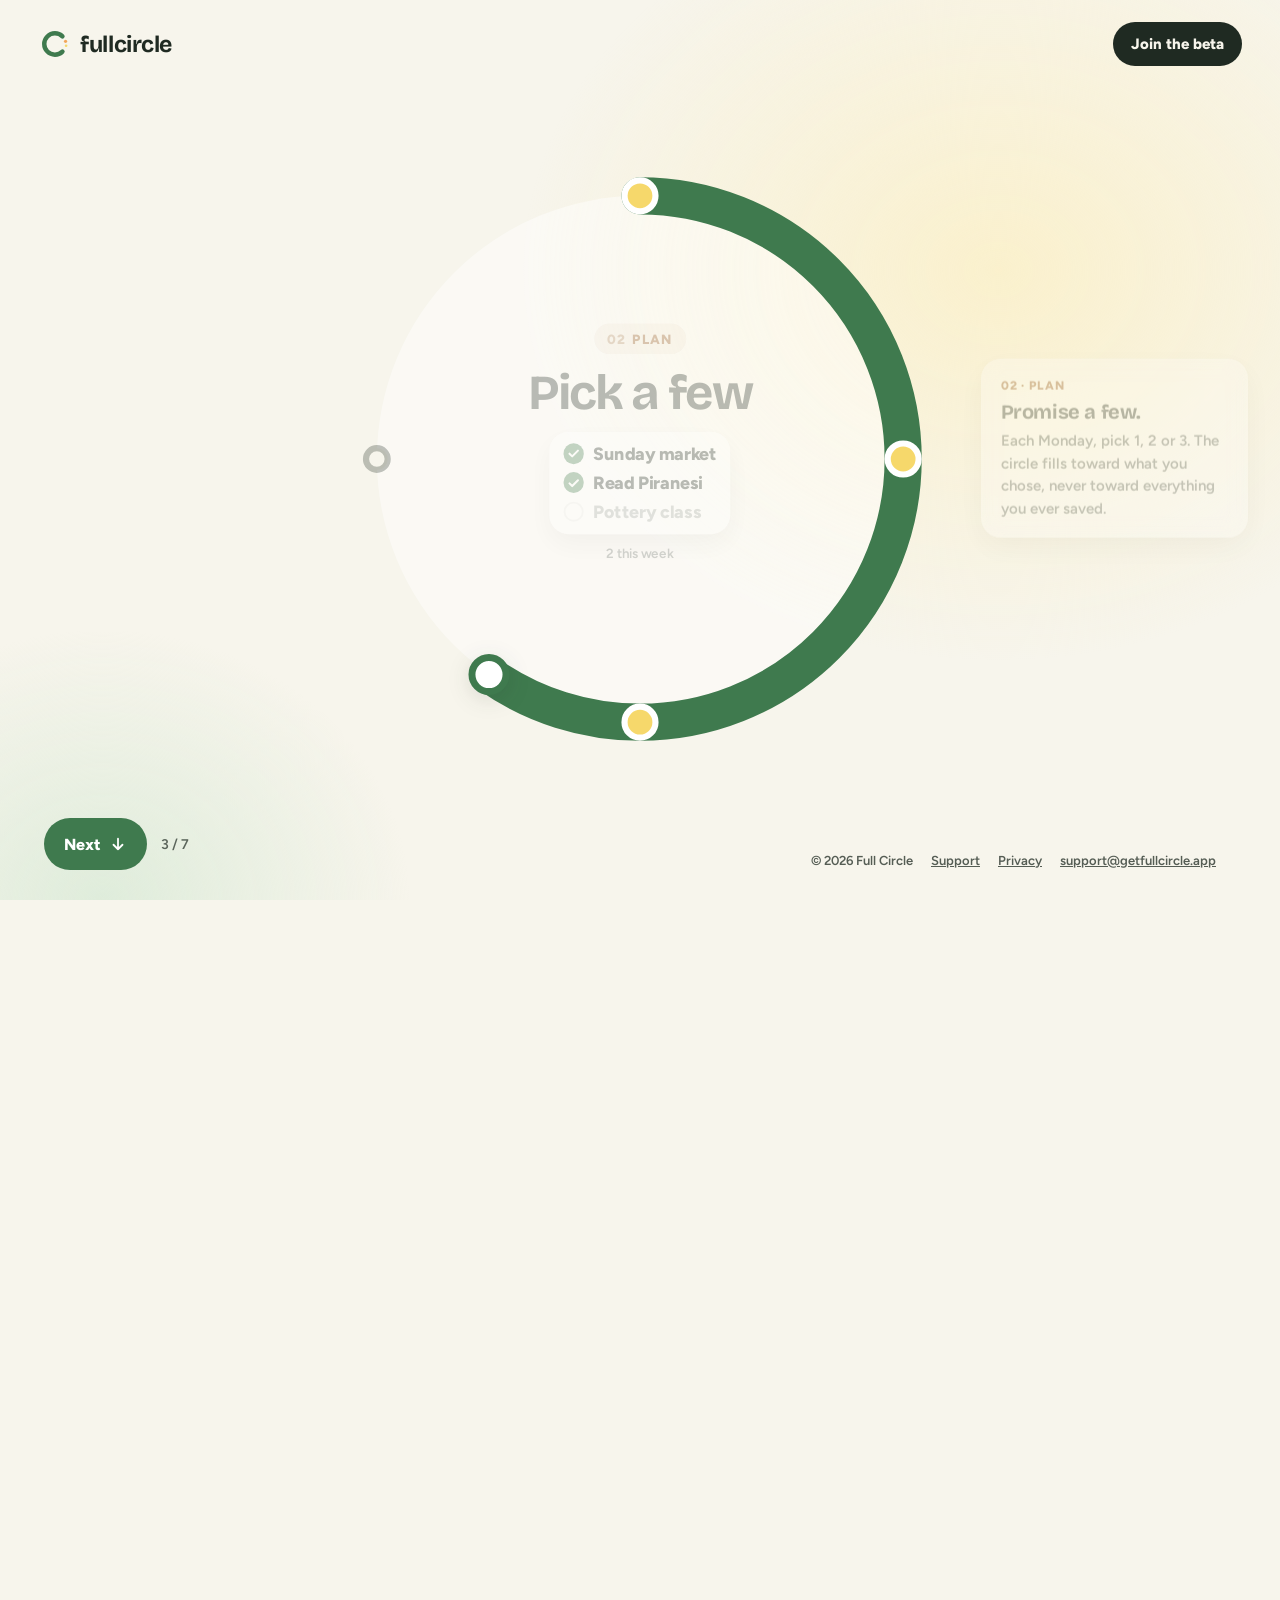
==== commit d3aea51a: "Redesign the landing page around the filling circle The landing page is now the scroll-driven circle" ====
--- a/index.html
+++ b/index.html
@@ -3,49 +3,171 @@
 <head>
 <meta charset="utf-8" />
 <meta name="viewport" content="width=device-width, initial-scale=1" />
-<title>Full Circle</title>
-<meta name="description" content="Save the things you want to do, then actually close the loop." />
+<title>fullcircle · come full circle</title>
+<meta name="description" content="Save what matters, then close the loop. Everything you mean to get to, in one place, and a circle that fills as you live it." />
 <meta name="theme-color" content="#F7F5EC" media="(prefers-color-scheme: light)" />
 <meta name="theme-color" content="#1A1816" media="(prefers-color-scheme: dark)" />
+<meta property="og:type" content="website" />
+<meta property="og:url" content="https://getfullcircle.app/" />
+<meta property="og:title" content="fullcircle · come full circle" />
+<meta property="og:description" content="Save what matters, then close the loop. In private beta on iPhone." />
+<meta property="og:image" content="https://getfullcircle.app/assets/og.png" />
+<meta property="og:image:width" content="1200" />
+<meta property="og:image:height" content="630" />
+<meta property="og:image:alt" content="fullcircle: Save what matters. Then close the loop." />
+<meta name="twitter:card" content="summary_large_image" />
 <link rel="icon" type="image/png" href="assets/favicon.png" />
 <link rel="apple-touch-icon" href="assets/apple-touch-icon.png" />
-<link rel="stylesheet" href="assets/site.css" />
+<link rel="preload" href="assets/fonts/BricolageGrotesque_700Bold.ttf" as="font" type="font/ttf" crossorigin />
+<link rel="stylesheet" href="assets/landing.css" />
 </head>
 <body>
-<div class="wrap">
-  <nav class="nav">
-    <a class="brand" href="/"><svg viewBox="0 0 100 100" aria-hidden="true"><path d="M71.4 32 A28 28 0 1 0 71.4 68" fill="none" stroke="var(--fern)" stroke-width="11" stroke-linecap="round"/><circle cx="80" cy="44" r="5" fill="var(--apricot)"/><circle cx="81" cy="55" r="4" fill="var(--butter)"/></svg>Full Circle</a>
-    <div class="nav-links"><a href="/support">Support</a><a href="/privacy">Privacy</a></div>
-  </nav>
+<div class="stage">
+  <div class="sun" aria-hidden="true"></div>
+  <div class="meadow" aria-hidden="true"></div>
 
-  <main>
-    <section class="hero">
-      <svg viewBox="0 0 100 100" aria-hidden="true"><path d="M71.4 32 A28 28 0 1 0 71.4 68" fill="none" stroke="var(--fern)" stroke-width="11" stroke-linecap="round"/><circle cx="80" cy="44" r="5" fill="var(--apricot)"/><circle cx="81" cy="55" r="4" fill="var(--butter)"/></svg>
-      <h1>Full Circle</h1>
-      <p class="lede">Save the things you want to do, then actually close the loop.</p>
-      <span class="pill">In private beta on iPhone</span>
-    </section>
+  <header class="top">
+    <button class="brand" type="button" data-go="0" aria-label="fullcircle, back to the start">
+      <svg width="32" height="32" viewBox="0 0 36 36" fill="none" aria-hidden="true"><path class="brand-arc" d="M27.5 9.5A12 12 0 1 0 27.5 26.5" stroke-width="5" stroke-linecap="round"/><circle cx="31" cy="15" r="1.8" fill="#F2A65A"/><circle cx="31.6" cy="20" r="1.5" fill="#F6D86B"/></svg>
+      <span class="display">fullcircle</span>
+    </button>
+    <a class="join" href="mailto:support@getfullcircle.app?subject=Join%20the%20fullcircle%20beta">Join the beta</a>
+  </header>
 
-    <section class="points" aria-label="What Full Circle does">
-      <div class="card">
-        <h3>Save it</h3>
-        <p>A place, a recipe, a book, an idea. Share it from any app and it's kept.</p>
+  <div class="ring">
+    <svg viewBox="0 0 1000 1000" role="img" aria-label="A circle that is 0 percent full">
+      <g id="parallax">
+        <circle class="glow" cx="500" cy="500" r="340"/>
+        <g id="dots"></g>
+        <circle id="past" class="track" cx="500" cy="500" r="340" stroke-dasharray="2136.3 2136.3" transform="rotate(-90 500 500)" style="opacity:0"/>
+        <circle id="arc" class="track" cx="500" cy="500" r="340" stroke-dasharray="0 2136.3" transform="rotate(-90 500 500)" style="opacity:0"/>
+        <circle class="node" cx="500" cy="160" r="14"/>
+        <circle class="node" cx="840" cy="500" r="14"/>
+        <circle class="node" cx="500" cy="840" r="14"/>
+        <circle class="node" cx="160" cy="500" r="14"/>
+        <circle id="pulse" class="pulse" cx="500" cy="160" r="20"/>
+        <circle id="head" class="head" cx="500" cy="160" r="22" style="display:none"/>
+      </g>
+    </svg>
+
+    <div class="copy">
+      <div class="ch c0"><div aria-hidden="true">
+        <span class="chip">FULLCIRCLE</span>
+        <div class="title display">Come full circle</div>
+        <div class="v"><div class="pills">
+          <span class="pill p-butter">Ramen at Koji</span><span class="pill p-leaf">Read Piranesi</span><span class="pill p-clay">Pottery class</span><span class="pill p-sea">Call Nana</span>
+        </div></div>
+      </div></div>
+
+      <div class="ch c1"><div aria-hidden="true">
+        <span class="chip"><b>01</b>SAVE</span>
+        <div class="title display">Save it</div>
+        <div class="v"><div class="card">
+          <span class="thumb g-sun"></span>
+          <span class="stack"><span class="t">Sunday market</span><span class="s">Old harbour · about 2h</span></span>
+          <span class="pill fern saved"><span class="tick"><svg viewBox="0 0 24 24" fill="none" stroke="currentColor" stroke-width="3.4" stroke-linecap="round" stroke-linejoin="round"><path d="M5 12.5l4.5 4.5L19 7.5"/></svg></span>Saved</span>
+        </div></div>
+      </div></div>
+
+      <div class="ch c2"><div aria-hidden="true">
+        <span class="chip"><b>02</b>PLAN</span>
+        <div class="title display">Pick a few</div>
+        <div class="v">
+          <div class="card list">
+            <span class="row"><span class="ck"><svg viewBox="0 0 24 24" fill="none" stroke="var(--on-fern)" stroke-width="3.4" stroke-linecap="round" stroke-linejoin="round"><path d="M5 12.5l4.5 4.5L19 7.5"/></svg></span><span class="t">Sunday market</span></span>
+            <span class="row"><span class="ck"><svg viewBox="0 0 24 24" fill="none" stroke="var(--on-fern)" stroke-width="3.4" stroke-linecap="round" stroke-linejoin="round"><path d="M5 12.5l4.5 4.5L19 7.5"/></svg></span><span class="t">Read Piranesi</span></span>
+            <span class="row later"><span class="ck open"></span><span class="t">Pottery class</span></span>
+          </div>
+          <span class="s">2 this week</span>
+        </div>
+      </div></div>
+
+      <div class="ch c3"><div aria-hidden="true">
+        <span class="chip"><b>03</b>DO</span>
+        <div class="title display">Do one</div>
+        <div class="v">
+          <div class="swipe">
+            <span class="card ghost"></span>
+            <div class="card front">
+              <span class="thumb g-leaf"></span>
+              <span class="stack"><span class="t">Read Piranesi</span><span class="s">20 min · fits tonight</span></span>
+              <span class="stamp">DONE</span>
+            </div>
+          </div>
+          <span class="s">swipe right when it’s done</span>
+        </div>
+      </div></div>
+
+      <div class="ch c4"><div aria-hidden="true">
+        <span class="chip"><b>04</b>CLOSE</span>
+        <div class="title display">Close it</div>
+        <div class="v">
+          <span class="s">How was Sunday market?</span>
+          <div class="pills rate"><span class="pill fern loved">Loved it</span><span class="pill plain">It was fine</span><span class="pill plain">Let it go</span></div>
+        </div>
+      </div></div>
+
+      <div class="ch c5"><div aria-hidden="true">
+        <span class="chip"><b>05</b>INSIGHTS</span>
+        <div class="title display">See your month</div>
+        <div class="v"><div class="card month">
+          <span class="s">Your September</span>
+          <span class="t display">An outdoor month</span>
+          <span class="s">12 loops · 7 loved · 3 let go</span>
+          <span class="bars"><span style="width:12cqw;background:#8FCB9B"></span><span style="width:7cqw;background:#F2A65A"></span><span style="width:5cqw;background:#F6D86B"></span><span style="width:3cqw;background:#F0A897"></span><span style="width:3cqw;background:#7CC6CC"></span></span>
+        </div></div>
+      </div></div>
+
+      <div class="ch c6">
+        <div aria-hidden="true">
+          <span class="chip"><b>06</b>AND AGAIN</span>
+          <div class="title display">Go again</div>
+          <div class="v"><div class="card">
+            <span class="thumb g-sea"></span>
+            <span class="stack"><span class="s">October nudge</span><span class="t">Try a new trail</span></span>
+          </div></div>
+        </div>
+        <div class="cta">
+          <a class="btn go" href="mailto:support@getfullcircle.app?subject=Join%20the%20fullcircle%20beta">Join the beta<svg width="16" height="16" viewBox="0 0 24 24" fill="none" stroke="currentColor" stroke-width="2.4" stroke-linecap="round" stroke-linejoin="round" aria-hidden="true"><path d="M5 12h14M13 6l6 6-6 6"/></svg></a>
+          <button class="btn again" type="button" data-go="0">Go round again</button>
+        </div>
       </div>
-      <div class="card">
-        <h3>Get to it</h3>
-        <p>A gentle plan for your week and a nudge at the right moment.</p>
-      </div>
-      <div class="card">
-        <h3>Close the loop</h3>
-        <p>Mark it done, say how it was, and see what you've lived each month.</p>
-      </div>
-    </section>
-  </main>
+    </div>
+  </div>
 
-  <footer>
+  <aside class="notes" aria-hidden="true">
+    <div class="note c0"><span class="note-k">HOW IT WORKS</span><span class="note-h display">Save what matters. Then close the loop.</span><p>Everything you mean to get to, in one place. Scroll and watch what happens when you live it.</p></div>
+    <div class="note c1"><span class="note-k">01 · SAVE</span><span class="note-h display">Keep it in one tap.</span><p>A place, a recipe, a book, an idea. Share it from any app. It reads the link and guesses how long it takes.</p></div>
+    <div class="note c2"><span class="note-k">02 · PLAN</span><span class="note-h display">Promise a few.</span><p>Each Monday, pick 1, 2 or 3. The circle fills toward what you chose, never toward everything you ever saved.</p></div>
+    <div class="note c3"><span class="note-k">03 · DO</span><span class="note-h display">One small thing.</span><p>Three picks that fit today, each with a reason. Pushed back three times? Here is a smaller first step.</p></div>
+    <div class="note c4"><span class="note-k">04 · CLOSE</span><span class="note-h display">Close the loop.</span><p>Loved it, it was fine, or let it go. Letting go counts too.</p></div>
+    <div class="note c5"><span class="note-k">05 · INSIGHTS</span><span class="note-h display">Then it tells you about you.</span><p>On the 1st, a little gift: what you lived, what kept waiting, one pattern and one nudge for next month.</p></div>
+    <div class="note c6"><span class="note-k">06 · AND AGAIN</span><span class="note-h display">And round you go.</span><p>The nudge becomes your next save, and a new circle begins. In private beta on iPhone.</p></div>
+  </aside>
+
+  <div class="hint">
+    <button class="next" type="button" data-go="next"><span id="next-label">Start</span><svg width="18" height="18" viewBox="0 0 24 24" fill="none" stroke="currentColor" stroke-width="2.4" stroke-linecap="round" stroke-linejoin="round" aria-hidden="true"><path d="M12 5v14M6 13l6 6 6-6"/></svg></button>
+    <span class="hint-text" id="hint-text">or scroll, and the circle fills</span>
+  </div>
+
+  <footer class="foot">
     <span>© 2026 Full Circle</span>
-    <span><a href="/support">Support</a> · <a href="/privacy">Privacy policy</a> · <a href="mailto:support@getfullcircle.app">support@getfullcircle.app</a></span>
+    <a href="/support">Support</a>
+    <a href="/privacy">Privacy</a>
+    <a href="mailto:support@getfullcircle.app">support@getfullcircle.app</a>
   </footer>
 </div>
+
+<main>
+  <section class="sec"><h1 class="sr">fullcircle: save what matters, then close the loop.</h1><p class="sr">Everything you mean to get to, in one place. Scroll and watch what happens when you live it.</p></section>
+  <section class="sec"><h2 class="sr">Save it: keep it in one tap.</h2><p class="sr">A place, a recipe, a book, an idea. Share it from any app. It reads the link and guesses how long it takes.</p></section>
+  <section class="sec"><h2 class="sr">Pick a few: promise a few.</h2><p class="sr">Each Monday, pick 1, 2 or 3. The circle fills toward what you chose, never toward everything you ever saved.</p></section>
+  <section class="sec"><h2 class="sr">Do one: one small thing.</h2><p class="sr">Three picks that fit today, each with a reason. Pushed back three times? Here is a smaller first step.</p></section>
+  <section class="sec"><h2 class="sr">Close it: close the loop.</h2><p class="sr">Loved it, it was fine, or let it go. Letting go counts too.</p></section>
+  <section class="sec"><h2 class="sr">See your month: then it tells you about you.</h2><p class="sr">On the 1st, a little gift: what you lived, what kept waiting, one pattern and one nudge for next month.</p></section>
+  <section class="sec"><h2 class="sr">Go again: and round you go.</h2><p class="sr">The nudge becomes your next save, and a new circle begins. In private beta on iPhone.</p></section>
+</main>
+
+<script src="assets/landing.js"></script>
 </body>
 </html>
--- a/assets/landing.css
+++ b/assets/landing.css
@@ -0,0 +1,137 @@
+@font-face { font-family: "Bricolage Grotesque"; font-weight: 700; font-display: swap; src: url("fonts/BricolageGrotesque_700Bold.ttf") format("truetype"); }
+@font-face { font-family: "Figtree"; font-weight: 600; font-display: swap; src: url("fonts/Figtree_600SemiBold.ttf") format("truetype"); }
+@font-face { font-family: "Figtree"; font-weight: 700; font-display: swap; src: url("fonts/Figtree_700Bold.ttf") format("truetype"); }
+@font-face { font-family: "Figtree"; font-weight: 800; font-display: swap; src: url("fonts/Figtree_800ExtraBold.ttf") format("truetype"); }
+
+/* Mirrors the app's day/evening palettes in app/src/theme/palette.ts */
+:root {
+  --ground: #F7F5EC; --sun: #FBEFC4; --surface: #FFFFFF; --leaf: #DCEBD9;
+  --ink: #1F2A22; --line: rgba(31,42,34,0.22); --idle: rgba(31,42,34,0.28);
+  --fern: #3F7A4E; --on-fern: #FFFFFF; --butter: #F6D86B;
+  --glow-a: 1; --shadow: rgba(31,42,34,0.12);
+  --k0: #2F6A3F; --k1: #2F6A3F; --k2: #8A4A12; --k3: #8C3B2C; --k4: #1F5A5E; --k5: #6B5508; --k6: #2F6A3F;
+  color-scheme: light dark;
+}
+@media (prefers-color-scheme: dark) {
+  :root {
+    --ground: #1A1816; --sun: #2B241C; --surface: #24211E; --leaf: #1F261D;
+    --ink: #F3EEE6; --line: rgba(243,238,230,0.22); --idle: rgba(243,238,230,0.28);
+    --fern: #B5CDA9; --on-fern: #1A1816; --butter: #EBD38A;
+    --glow-a: 0.12; --shadow: rgba(0,0,0,0.35);
+    --k0: #B5CDA9; --k1: #B5CDA9; --k2: #F2B989; --k3: #F0A897; --k4: #8FD0D4; --k5: #EBD38A; --k6: #B5CDA9;
+  }
+}
+
+* { box-sizing: border-box; }
+html { -webkit-text-size-adjust: 100%; scroll-snap-type: y proximity; }
+body {
+  margin: 0; background: var(--ground); color: var(--ink);
+  font: 400 16px/1.5 "Figtree", -apple-system, BlinkMacSystemFont, "Segoe UI", Roboto, sans-serif;
+  -webkit-font-smoothing: antialiased; overflow-x: hidden;
+}
+a { color: inherit; }
+button { font-family: inherit; color: inherit; }
+.sr { position: absolute; width: 1px; height: 1px; overflow: hidden; clip: rect(0 0 0 0); white-space: nowrap; }
+.display { font-family: "Bricolage Grotesque", "Figtree", sans-serif; font-weight: 700; }
+
+.stage { position: sticky; top: 0; height: 100vh; height: 100svh; min-height: 620px; margin-bottom: -100vh; margin-bottom: -100svh; overflow: hidden; z-index: 1; }
+.sec { height: 100vh; height: 100svh; scroll-snap-align: start; position: relative; }
+
+.sun, .meadow { position: absolute; inset: 0; pointer-events: none; }
+.sun { background: radial-gradient(60% 70% at 78% 30%, var(--sun) 0%, transparent 62%); opacity: calc(0.55 + 0.4 * var(--fill, 0)); }
+.meadow { background: radial-gradient(40% 50% at 8% 100%, var(--leaf) 0%, transparent 60%); opacity: 0.9; }
+
+.top { position: absolute; left: 0; right: 0; top: 0; z-index: 5; display: flex; align-items: center; justify-content: space-between; padding: 22px clamp(20px, 3vw, 44px); }
+.brand { display: flex; align-items: center; gap: 10px; border: none; background: none; padding: 0; cursor: pointer; }
+.brand span { font-size: 23px; letter-spacing: -0.02em; }
+.brand-arc { stroke: var(--fern); }
+.join { text-decoration: none; height: 44px; padding: 0 18px; border-radius: 22px; display: inline-flex; align-items: center; font-size: 15px; font-weight: 800; background: var(--ink); color: var(--ground); }
+
+.ring { position: absolute; left: 50%; top: 51%; width: min(86vh, 74vw); aspect-ratio: 1; transform: translate(-50%, -50%); container-type: inline-size; }
+.ring > svg { display: block; width: 100%; height: 100%; overflow: visible; }
+.glow { fill: #FFFFFF; stroke: none; opacity: calc(var(--glow-a) * (0.45 + 0.1 * var(--glow, 0))); }
+.track { fill: none; stroke: var(--fern); stroke-width: 48; stroke-linecap: round; }
+.node { stroke-width: 8; fill: var(--ground); stroke: var(--idle); transition: r .35s ease, fill .35s ease; }
+.node.on { fill: var(--butter); stroke: var(--surface); }
+.head { fill: var(--surface); stroke: var(--fern); stroke-width: 9; filter: drop-shadow(0 6px 14px var(--shadow)); }
+@keyframes pulse { 0%, 100% { transform: scale(1); opacity: 1 } 50% { transform: scale(1.6); opacity: 0.45 } }
+.pulse { fill: #F2A65A; transform-box: fill-box; transform-origin: center; animation: pulse 1.8s ease-in-out infinite; }
+
+.copy { position: absolute; left: 50%; top: 50%; width: 48cqw; height: 56cqw; transform: translate(-50%, -50%); }
+.ch { position: absolute; inset: 0; display: flex; flex-direction: column; align-items: center; justify-content: center; text-align: center; gap: 2cqw; opacity: 0; visibility: hidden; pointer-events: none; }
+.ch:first-child { opacity: 1; visibility: visible; }
+.ch > div[aria-hidden] { display: contents; }
+.chip { display: inline-flex; align-items: center; gap: 0.8cqw; padding: 0.7cqw 1.8cqw; border-radius: 99px; color: var(--k); background: color-mix(in srgb, var(--k) 10%, transparent); font-size: clamp(11px, 1.8cqw, 16px); font-weight: 800; letter-spacing: 0.08em; }
+.chip b { opacity: 0.6; font-weight: 800; }
+.title { font-size: clamp(24px, 6.6cqw, 74px); line-height: 0.98; letter-spacing: -0.04em; }
+.c0 { --k: var(--k0) } .c1 { --k: var(--k1) } .c2 { --k: var(--k2) } .c3 { --k: var(--k3) } .c4 { --k: var(--k4) } .c5 { --k: var(--k5) } .c6 { --k: var(--k6) }
+
+.v { display: flex; flex-direction: column; align-items: center; gap: 1.4cqw; }
+.card { background: var(--surface); border-radius: max(2.6cqw, 14px); box-shadow: 0 1.4cqw 3.6cqw var(--shadow); padding: max(1.6cqw, 9px) max(1.9cqw, 11px); display: flex; align-items: center; gap: max(1.5cqw, 8px); text-align: left; }
+.card.list { flex-direction: column; align-items: stretch; gap: max(1.1cqw, 7px); }
+.card.month { background: #FBE1D6; color: #1F2A22; flex-direction: column; align-items: flex-start; gap: max(0.7cqw, 4px); padding: max(1.8cqw, 11px) max(2.4cqw, 14px); }
+.thumb { width: max(8cqw, 34px); height: max(8cqw, 34px); border-radius: max(1.6cqw, 9px); flex: none; }
+.g-sun { background: linear-gradient(135deg, #F6D86B, #F2A65A); }
+.g-leaf { background: linear-gradient(135deg, #8FCB9B, #3F7A4E); }
+.g-sea { background: linear-gradient(135deg, #7CC6CC, #8FCB9B); }
+.stack { display: flex; flex-direction: column; gap: 0.3cqw; }
+.t { font-weight: 800; font-size: clamp(12.5px, 2.4cqw, 21px); line-height: 1.15; white-space: nowrap; }
+.s { font-size: clamp(11px, 1.8cqw, 15px); opacity: 0.62; font-weight: 600; white-space: nowrap; }
+.pill { display: inline-flex; align-items: center; gap: 0.7cqw; padding: max(0.9cqw, 6px) max(1.8cqw, 11px); border-radius: 99px; font-weight: 800; font-size: clamp(11px, 1.9cqw, 16px); white-space: nowrap; color: #1F2A22; }
+.pills { display: flex; flex-wrap: wrap; justify-content: center; gap: max(1cqw, 6px); max-width: 44cqw; }
+.pills.rate { gap: max(0.8cqw, 5px); max-width: 46cqw; }
+.p-butter { background: #FBEFC4; transform: rotate(-5deg); }
+.p-leaf { background: #DCEBD9; transform: rotate(4deg); }
+.p-clay { background: #FBE1D6; transform: rotate(-2deg); }
+.p-sea { background: #D8EEF0; transform: rotate(3deg); }
+.pill.fern { background: var(--fern); color: var(--on-fern); }
+.pill.saved { padding-left: max(1.2cqw, 8px); }
+.pill.loved { box-shadow: 0 1cqw 2.4cqw rgba(63,122,78,0.3); }
+.pill.plain { background: var(--surface); color: var(--ink); box-shadow: 0 0.6cqw 1.6cqw var(--shadow); }
+.tick { display: inline-flex; width: max(2cqw, 12px); height: max(2cqw, 12px); }
+.tick svg, .ck svg { width: 70%; height: 70%; margin: auto; }
+.ck { width: max(2.8cqw, 16px); height: max(2.8cqw, 16px); border-radius: 50%; flex: none; display: inline-flex; background: var(--fern); }
+.ck.open { background: none; border: 2px solid var(--line); }
+.row { display: flex; align-items: center; gap: max(1.2cqw, 8px); }
+.row.later { opacity: 0.4; }
+.swipe { position: relative; display: flex; justify-content: center; padding: 1cqw 0; }
+.swipe .ghost { position: absolute; inset: 1cqw 0; opacity: 0.55; transform: rotate(-4deg); }
+.swipe .front { position: relative; transform: rotate(5deg) translateX(2.4cqw); }
+.stamp { position: absolute; right: -1.6cqw; top: -2.2cqw; transform: rotate(-12deg); border: max(0.35cqw, 2px) solid var(--fern); color: var(--fern); background: var(--surface); border-radius: 1cqw; padding: 0.3cqw 1.1cqw; font-weight: 800; letter-spacing: 0.08em; font-size: clamp(10px, 1.7cqw, 14px); }
+.month .t { font-size: clamp(15px, 3cqw, 26px); }
+.bars { display: flex; gap: 0.5cqw; margin-top: 0.6cqw; }
+.bars span { height: max(1.2cqw, 7px); border-radius: 99px; }
+
+.cta { display: flex; flex-wrap: wrap; gap: 8px; margin-top: 0.6cqw; justify-content: center; }
+.btn { height: clamp(40px, 6cqw, 54px); padding: 0 clamp(14px, 2.6cqw, 24px); font-size: clamp(13px, 2cqw, 16px); border-radius: 28px; display: inline-flex; align-items: center; gap: 10px; cursor: pointer; text-decoration: none; }
+.btn.go { background: var(--fern); color: var(--on-fern); font-weight: 800; box-shadow: 0 12px 28px rgba(63,122,78,0.30); }
+.btn.again { border: 1.5px solid var(--line); background: transparent; font-weight: 700; }
+
+.notes { position: absolute; left: calc(50% + min(86vh, 74vw) * 0.44); top: 51%; width: clamp(200px, calc(50vw - min(86vh, 74vw) * 0.44 - 32px), 320px); height: 0; z-index: 2; }
+.note { position: absolute; left: 0; right: 0; top: 0; translate: 0 -50%; display: flex; flex-direction: column; gap: 6px; padding: 18px 20px; border-radius: 20px; background: color-mix(in srgb, var(--surface) 88%, transparent); -webkit-backdrop-filter: blur(10px); backdrop-filter: blur(10px); box-shadow: 0 10px 30px var(--shadow); opacity: 0; visibility: hidden; }
+.note:first-child { opacity: 1; visibility: visible; }
+.note-k { font-size: 12px; font-weight: 800; letter-spacing: 0.08em; color: var(--k); }
+.note-h { font-size: 20px; line-height: 1.15; letter-spacing: -0.02em; }
+.note p { margin: 0; font-size: 15px; line-height: 1.5; opacity: 0.78; }
+
+.hint { position: absolute; left: 44px; bottom: 30px; display: flex; align-items: center; gap: 14px; }
+.next { height: 52px; padding: 0 20px; border-radius: 26px; border: none; cursor: pointer; font-size: 16px; font-weight: 800; display: inline-flex; align-items: center; gap: 8px; background: var(--fern); color: var(--on-fern); }
+.hint-text { font-size: 14px; font-weight: 600; opacity: 0.7; }
+.at-end .hint { display: none; }
+.foot { position: absolute; right: 64px; bottom: 30px; display: flex; gap: 18px; font-size: 13px; opacity: 0.75; }
+
+@media (max-width: 1180px) {
+  .notes { left: 50%; top: auto; bottom: 100px; width: min(440px, calc(100% - 32px)); translate: -50% 0; }
+  .note { top: auto; bottom: 0; translate: none; text-align: center; align-items: center; padding: 14px 18px; }
+  .note-h { font-size: 18px; }
+  .note p { font-size: 14px; }
+}
+@media (max-width: 860px) {
+  .ring { top: 41%; width: min(98vw, 62vh); }
+  .card .pill { padding: 5px 9px; }
+  .copy { width: 60cqw; height: 62cqw; }
+  .hint { left: 50%; bottom: 28px; transform: translateX(-50%); white-space: nowrap; }
+  .foot { display: none; }
+  .at-end .foot { display: flex; flex-wrap: wrap; justify-content: center; gap: 6px 16px; left: 20px; right: 20px; bottom: 28px; }
+}
+@media (prefers-reduced-motion: reduce) { .pulse { animation: none; } }
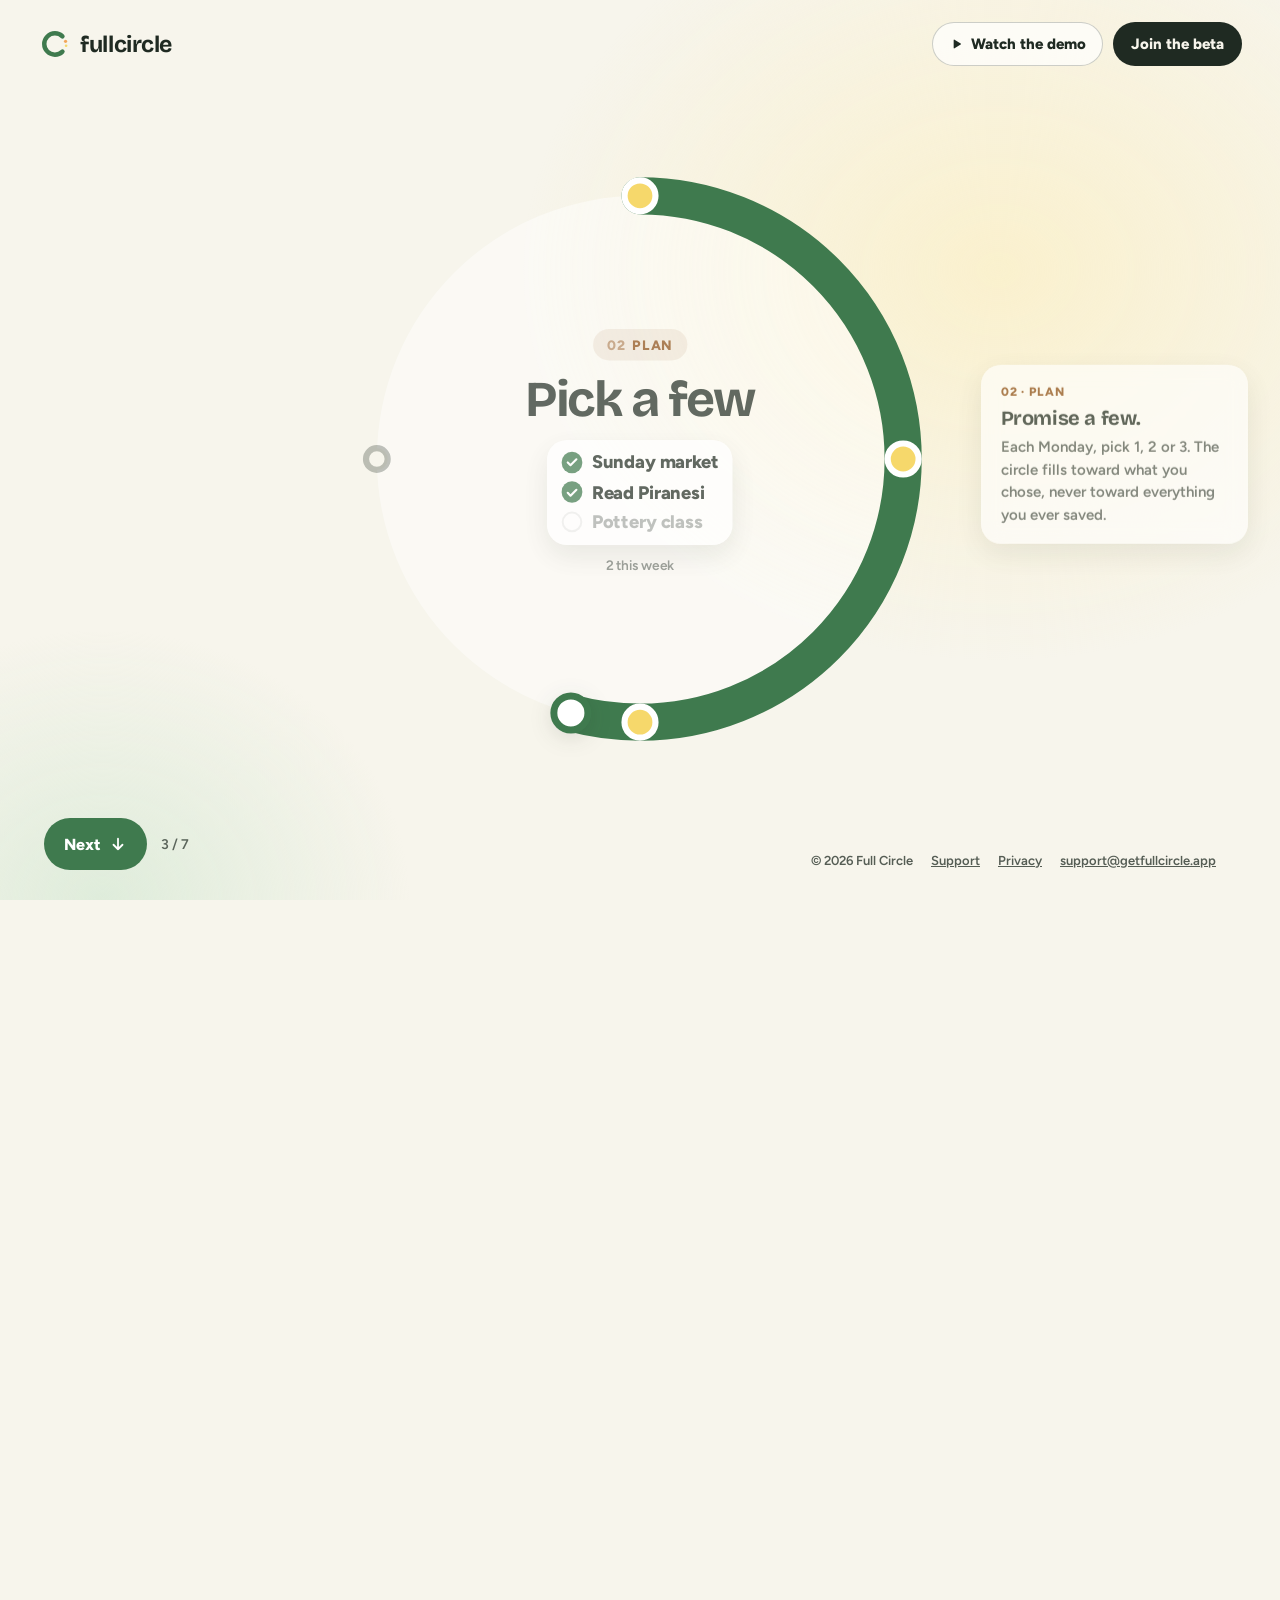
==== commit b7ea406b: "Add a demo video to the landing page header A "Watch the demo" button in the header (a round play bu" ====
--- a/index.html
+++ b/index.html
@@ -31,7 +31,10 @@
       <svg width="32" height="32" viewBox="0 0 36 36" fill="none" aria-hidden="true"><path class="brand-arc" d="M27.5 9.5A12 12 0 1 0 27.5 26.5" stroke-width="5" stroke-linecap="round"/><circle cx="31" cy="15" r="1.8" fill="#F2A65A"/><circle cx="31.6" cy="20" r="1.5" fill="#F6D86B"/></svg>
       <span class="display">fullcircle</span>
     </button>
-    <a class="join" href="mailto:support@getfullcircle.app?subject=Join%20the%20fullcircle%20beta">Join the beta</a>
+    <div class="top-actions">
+      <button class="watch" type="button" data-demo aria-label="Watch the demo"><svg width="14" height="14" viewBox="0 0 24 24" fill="currentColor" aria-hidden="true"><path d="M8 5.5v13a1 1 0 0 0 1.5.86l10.5-6.5a1 1 0 0 0 0-1.72L9.5 4.64A1 1 0 0 0 8 5.5z"/></svg><span>Watch the demo</span></button>
+      <a class="join" href="mailto:support@getfullcircle.app?subject=Join%20the%20fullcircle%20beta">Join the beta</a>
+    </div>
   </header>
 
   <div class="ring">
@@ -57,7 +60,8 @@
         <div class="v"><div class="pills">
           <span class="pill p-butter">Ramen at Koji</span><span class="pill p-leaf">Read Piranesi</span><span class="pill p-clay">Pottery class</span><span class="pill p-sea">Call Nana</span>
         </div></div>
-      </div></div>
+      </div>
+      </div>
 
       <div class="ch c1"><div aria-hidden="true">
         <span class="chip"><b>01</b>SAVE</span>
@@ -158,6 +162,11 @@
   </footer>
 </div>
 
+<dialog class="player" aria-label="fullcircle demo video">
+  <button class="player-close" type="button" aria-label="Close video"><svg width="20" height="20" viewBox="0 0 24 24" fill="none" stroke="currentColor" stroke-width="2.4" stroke-linecap="round" aria-hidden="true"><path d="M6 6l12 12M18 6L6 18"/></svg></button>
+  <video controls playsinline preload="none" data-poster="assets/demo-poster.jpg" src="assets/demo.mp4"></video>
+</dialog>
+
 <main>
   <section class="sec"><h1 class="sr">fullcircle: save what matters, then close the loop.</h1><p class="sr">Everything you mean to get to, in one place. Scroll and watch what happens when you live it.</p></section>
   <section class="sec"><h2 class="sr">Save it: keep it in one tap.</h2><p class="sr">A place, a recipe, a book, an idea. Share it from any app. It reads the link and guesses how long it takes.</p></section>
--- a/assets/landing.css
+++ b/assets/landing.css
@@ -45,6 +45,8 @@
 .brand { display: flex; align-items: center; gap: 10px; border: none; background: none; padding: 0; cursor: pointer; }
 .brand span { font-size: 23px; letter-spacing: -0.02em; }
 .brand-arc { stroke: var(--fern); }
+.top-actions { display: flex; align-items: center; gap: 10px; }
+.watch { height: 44px; padding: 0 16px; border-radius: 22px; display: inline-flex; align-items: center; gap: 8px; font-size: 15px; font-weight: 800; background: color-mix(in srgb, var(--surface) 70%, transparent); border: 1.5px solid var(--line); cursor: pointer; }
 .join { text-decoration: none; height: 44px; padding: 0 18px; border-radius: 22px; display: inline-flex; align-items: center; font-size: 15px; font-weight: 800; background: var(--ink); color: var(--ground); }
 
 .ring { position: absolute; left: 50%; top: 51%; width: min(86vh, 74vw); aspect-ratio: 1; transform: translate(-50%, -50%); container-type: inline-size; }
@@ -114,6 +116,12 @@
 .note-h { font-size: 20px; line-height: 1.15; letter-spacing: -0.02em; }
 .note p { margin: 0; font-size: 15px; line-height: 1.5; opacity: 0.78; }
 
+
+.player { width: min(1100px, calc(100vw - 32px)); max-width: none; padding: 0; border: none; border-radius: 20px; overflow: visible; background: #000; box-shadow: 0 30px 80px rgba(0,0,0,0.4); }
+.player::backdrop { background: rgba(20,24,20,0.72); -webkit-backdrop-filter: blur(6px); backdrop-filter: blur(6px); }
+.player video { display: block; width: 100%; aspect-ratio: 16 / 9; border-radius: 20px; background: #000; }
+.player-close { position: absolute; right: 0; top: -54px; width: 44px; height: 44px; border-radius: 22px; border: none; background: rgba(255,255,255,0.92); color: #1F2A22; display: inline-flex; align-items: center; justify-content: center; cursor: pointer; }
+
 .hint { position: absolute; left: 44px; bottom: 30px; display: flex; align-items: center; gap: 14px; }
 .next { height: 52px; padding: 0 20px; border-radius: 26px; border: none; cursor: pointer; font-size: 16px; font-weight: 800; display: inline-flex; align-items: center; gap: 8px; background: var(--fern); color: var(--on-fern); }
 .hint-text { font-size: 14px; font-weight: 600; opacity: 0.7; }
@@ -127,6 +135,9 @@
   .note p { font-size: 14px; }
 }
 @media (max-width: 860px) {
+  .watch { width: 44px; padding: 0; justify-content: center; }
+  .watch span { display: none; }
+  .top-actions { gap: 8px; }
   .ring { top: 41%; width: min(98vw, 62vh); }
   .card .pill { padding: 5px 9px; }
   .copy { width: 60cqw; height: 62cqw; }
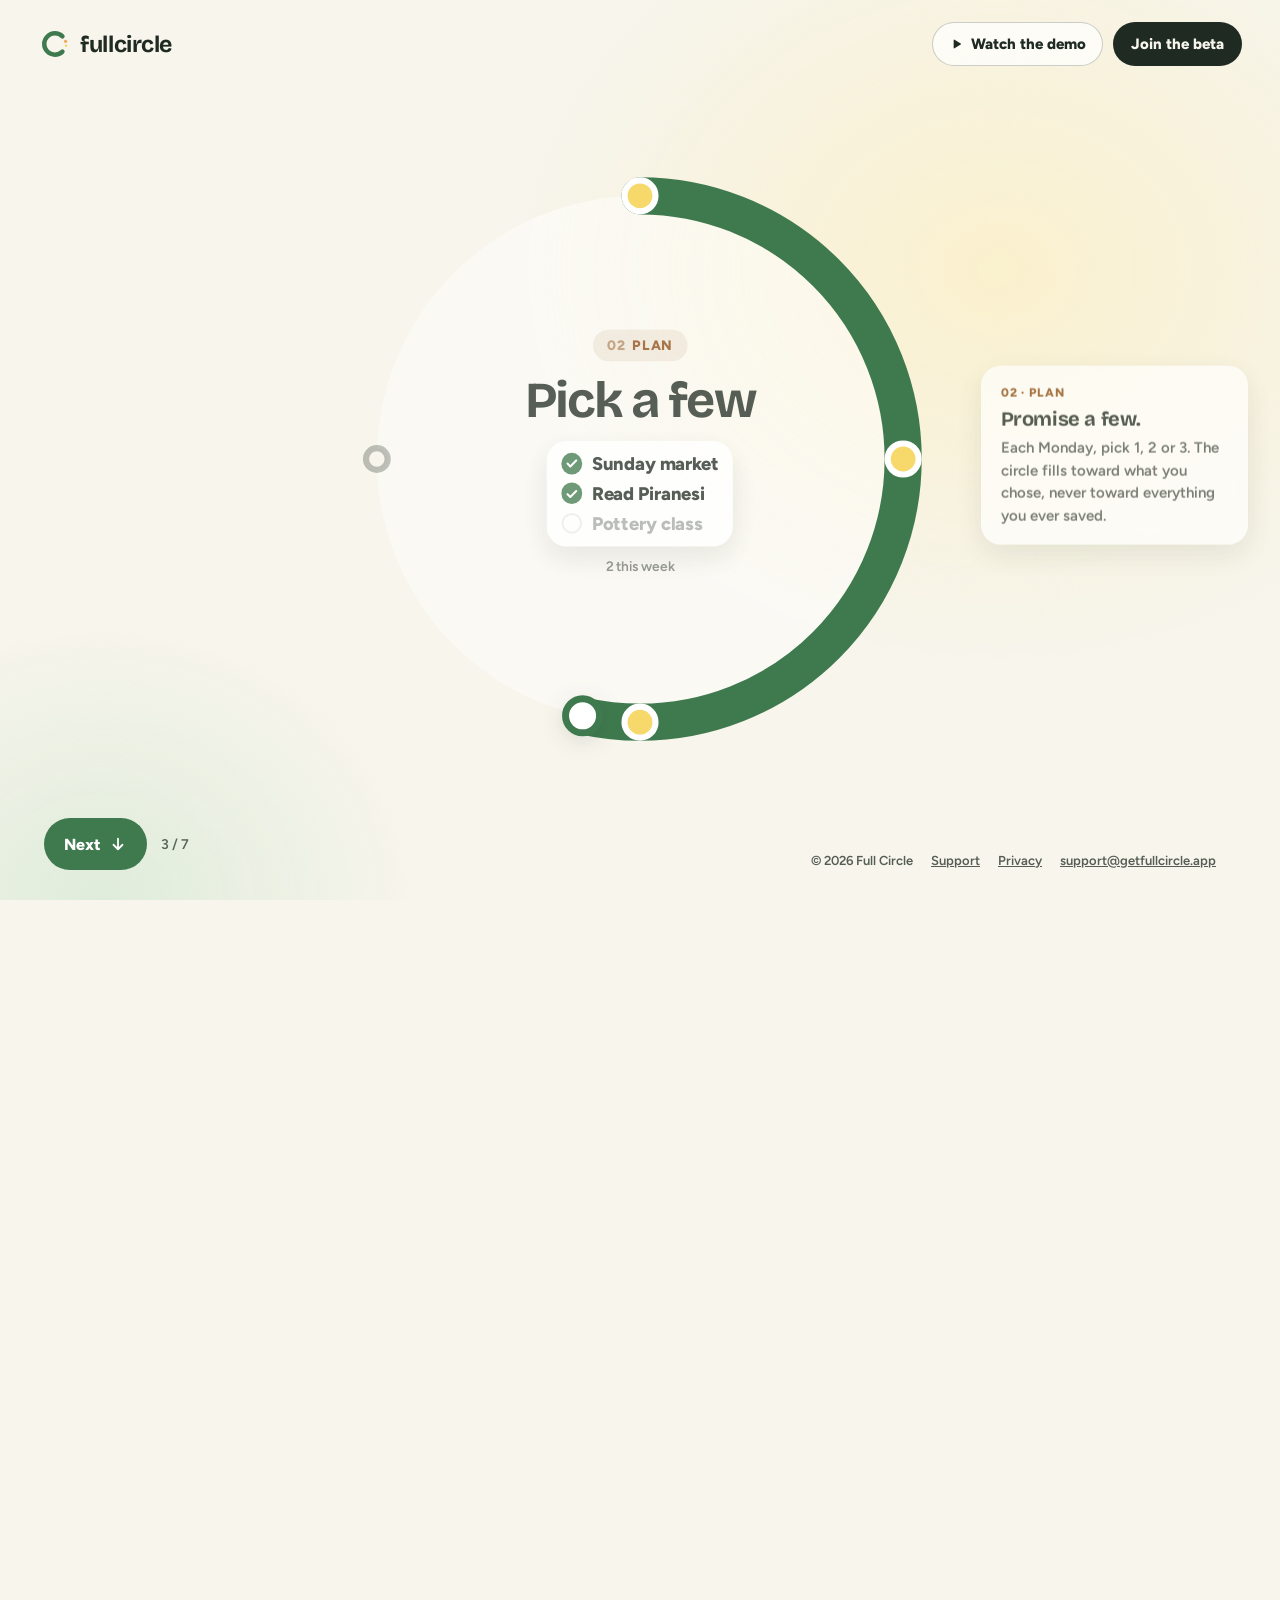
==== commit d056db3c: "Fix the demo button on phones and stop stale CSS after deploys On phones the header has no room for " ====
--- a/index.html
+++ b/index.html
@@ -19,7 +19,7 @@
 <link rel="icon" type="image/png" href="assets/favicon.png" />
 <link rel="apple-touch-icon" href="assets/apple-touch-icon.png" />
 <link rel="preload" href="assets/fonts/BricolageGrotesque_700Bold.ttf" as="font" type="font/ttf" crossorigin />
-<link rel="stylesheet" href="assets/landing.css" />
+<link rel="stylesheet" href="assets/landing.css?v=3" />
 </head>
 <body>
 <div class="stage">
@@ -32,7 +32,7 @@
       <span class="display">fullcircle</span>
     </button>
     <div class="top-actions">
-      <button class="watch" type="button" data-demo aria-label="Watch the demo"><svg width="14" height="14" viewBox="0 0 24 24" fill="currentColor" aria-hidden="true"><path d="M8 5.5v13a1 1 0 0 0 1.5.86l10.5-6.5a1 1 0 0 0 0-1.72L9.5 4.64A1 1 0 0 0 8 5.5z"/></svg><span>Watch the demo</span></button>
+      <button class="watch" type="button" data-demo><svg width="14" height="14" viewBox="0 0 24 24" fill="currentColor" aria-hidden="true"><path d="M8 5.5v13a1 1 0 0 0 1.5.86l10.5-6.5a1 1 0 0 0 0-1.72L9.5 4.64A1 1 0 0 0 8 5.5z"/></svg>Watch the demo</button>
       <a class="join" href="mailto:support@getfullcircle.app?subject=Join%20the%20fullcircle%20beta">Join the beta</a>
     </div>
   </header>
@@ -152,6 +152,7 @@
   <div class="hint">
     <button class="next" type="button" data-go="next"><span id="next-label">Start</span><svg width="18" height="18" viewBox="0 0 24 24" fill="none" stroke="currentColor" stroke-width="2.4" stroke-linecap="round" stroke-linejoin="round" aria-hidden="true"><path d="M12 5v14M6 13l6 6 6-6"/></svg></button>
     <span class="hint-text" id="hint-text">or scroll, and the circle fills</span>
+    <button class="watch watch-hint" type="button" data-demo><svg width="14" height="14" viewBox="0 0 24 24" fill="currentColor" aria-hidden="true"><path d="M8 5.5v13a1 1 0 0 0 1.5.86l10.5-6.5a1 1 0 0 0 0-1.72L9.5 4.64A1 1 0 0 0 8 5.5z"/></svg>Watch the demo</button>
   </div>
 
   <footer class="foot">
@@ -177,6 +178,6 @@
   <section class="sec"><h2 class="sr">Go again: and round you go.</h2><p class="sr">The nudge becomes your next save, and a new circle begins. In private beta on iPhone.</p></section>
 </main>
 
-<script src="assets/landing.js"></script>
+<script src="assets/landing.js?v=3"></script>
 </body>
 </html>
--- a/assets/landing.css
+++ b/assets/landing.css
@@ -23,7 +23,7 @@
 }
 
 * { box-sizing: border-box; }
-html { -webkit-text-size-adjust: 100%; scroll-snap-type: y proximity; }
+html { -webkit-text-size-adjust: 100%; scroll-snap-type: y proximity; overscroll-behavior-y: none; }
 body {
   margin: 0; background: var(--ground); color: var(--ink);
   font: 400 16px/1.5 "Figtree", -apple-system, BlinkMacSystemFont, "Segoe UI", Roboto, sans-serif;
@@ -34,7 +34,7 @@
 .sr { position: absolute; width: 1px; height: 1px; overflow: hidden; clip: rect(0 0 0 0); white-space: nowrap; }
 .display { font-family: "Bricolage Grotesque", "Figtree", sans-serif; font-weight: 700; }
 
-.stage { position: sticky; top: 0; height: 100vh; height: 100svh; min-height: 620px; margin-bottom: -100vh; margin-bottom: -100svh; overflow: hidden; z-index: 1; }
+.stage { position: sticky; top: 0; height: 100vh; height: 100dvh; min-height: 620px; margin-bottom: -100vh; margin-bottom: -100dvh; overflow: hidden; z-index: 1; }
 .sec { height: 100vh; height: 100svh; scroll-snap-align: start; position: relative; }
 
 .sun, .meadow { position: absolute; inset: 0; pointer-events: none; }
@@ -47,6 +47,7 @@
 .brand-arc { stroke: var(--fern); }
 .top-actions { display: flex; align-items: center; gap: 10px; }
 .watch { height: 44px; padding: 0 16px; border-radius: 22px; display: inline-flex; align-items: center; gap: 8px; font-size: 15px; font-weight: 800; background: color-mix(in srgb, var(--surface) 70%, transparent); border: 1.5px solid var(--line); cursor: pointer; }
+.watch-hint { display: none; height: 52px; padding: 0 20px; border-radius: 26px; font-size: 16px; }
 .join { text-decoration: none; height: 44px; padding: 0 18px; border-radius: 22px; display: inline-flex; align-items: center; font-size: 15px; font-weight: 800; background: var(--ink); color: var(--ground); }
 
 .ring { position: absolute; left: 50%; top: 51%; width: min(86vh, 74vw); aspect-ratio: 1; transform: translate(-50%, -50%); container-type: inline-size; }
@@ -135,9 +136,9 @@
   .note p { font-size: 14px; }
 }
 @media (max-width: 860px) {
-  .watch { width: 44px; padding: 0; justify-content: center; }
-  .watch span { display: none; }
-  .top-actions { gap: 8px; }
+  .top-actions .watch { display: none; }
+  .hint-text { display: none; }
+  .watch-hint { display: inline-flex; }
   .ring { top: 41%; width: min(98vw, 62vh); }
   .card .pill { padding: 5px 9px; }
   .copy { width: 60cqw; height: 62cqw; }
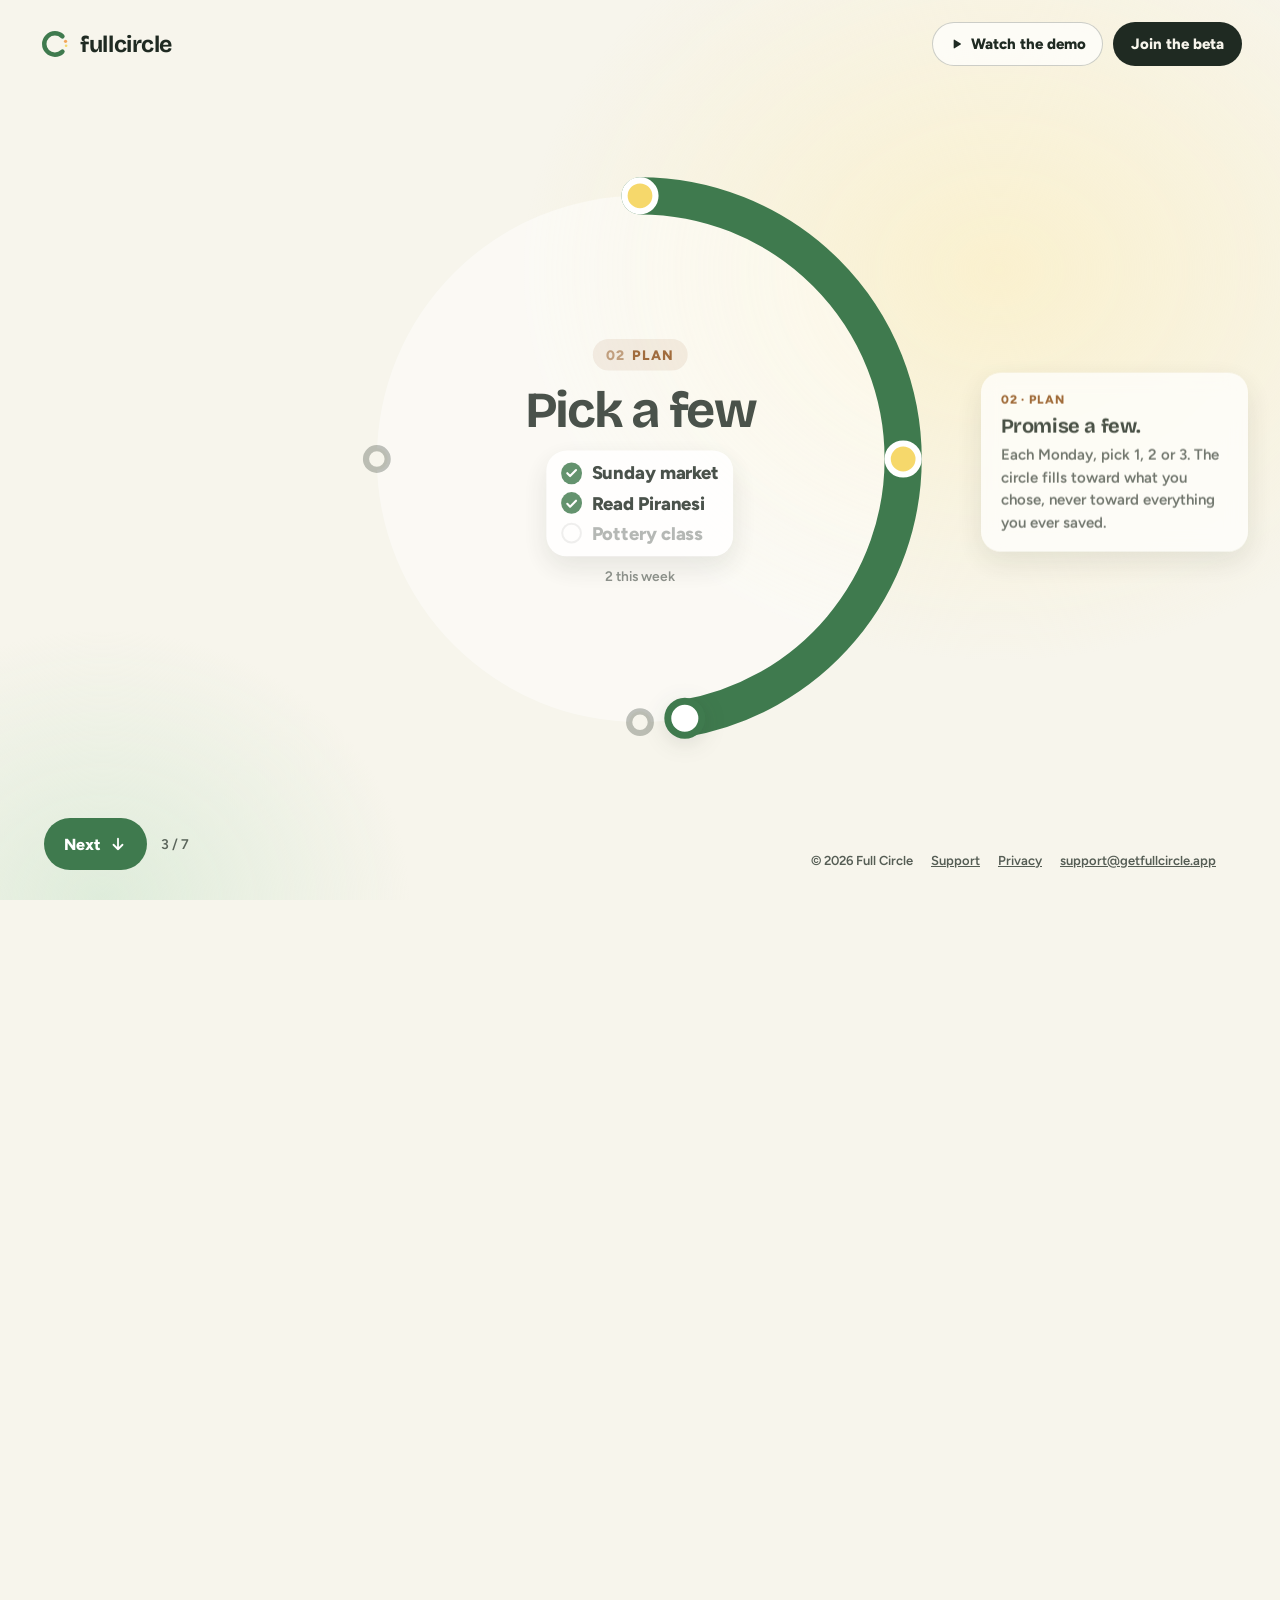
==== commit 9bc3e7af: "Drop the duplicate Join the beta button from the last chapter The header already carries Join the be" ====
--- a/index.html
+++ b/index.html
@@ -19,7 +19,7 @@
 <link rel="icon" type="image/png" href="assets/favicon.png" />
 <link rel="apple-touch-icon" href="assets/apple-touch-icon.png" />
 <link rel="preload" href="assets/fonts/BricolageGrotesque_700Bold.ttf" as="font" type="font/ttf" crossorigin />
-<link rel="stylesheet" href="assets/landing.css?v=3" />
+<link rel="stylesheet" href="assets/landing.css?v=4" />
 </head>
 <body>
 <div class="stage">
@@ -132,7 +132,6 @@
           </div></div>
         </div>
         <div class="cta">
-          <a class="btn go" href="mailto:support@getfullcircle.app?subject=Join%20the%20fullcircle%20beta">Join the beta<svg width="16" height="16" viewBox="0 0 24 24" fill="none" stroke="currentColor" stroke-width="2.4" stroke-linecap="round" stroke-linejoin="round" aria-hidden="true"><path d="M5 12h14M13 6l6 6-6 6"/></svg></a>
           <button class="btn again" type="button" data-go="0">Go round again</button>
         </div>
       </div>
@@ -178,6 +177,6 @@
   <section class="sec"><h2 class="sr">Go again: and round you go.</h2><p class="sr">The nudge becomes your next save, and a new circle begins. In private beta on iPhone.</p></section>
 </main>
 
-<script src="assets/landing.js?v=3"></script>
+<script src="assets/landing.js?v=4"></script>
 </body>
 </html>
--- a/assets/landing.css
+++ b/assets/landing.css
@@ -107,7 +107,6 @@
 
 .cta { display: flex; flex-wrap: wrap; gap: 8px; margin-top: 0.6cqw; justify-content: center; }
 .btn { height: clamp(40px, 6cqw, 54px); padding: 0 clamp(14px, 2.6cqw, 24px); font-size: clamp(13px, 2cqw, 16px); border-radius: 28px; display: inline-flex; align-items: center; gap: 10px; cursor: pointer; text-decoration: none; }
-.btn.go { background: var(--fern); color: var(--on-fern); font-weight: 800; box-shadow: 0 12px 28px rgba(63,122,78,0.30); }
 .btn.again { border: 1.5px solid var(--line); background: transparent; font-weight: 700; }
 
 .notes { position: absolute; left: calc(50% + min(86vh, 74vw) * 0.44); top: 51%; width: clamp(200px, calc(50vw - min(86vh, 74vw) * 0.44 - 32px), 320px); height: 0; z-index: 2; }
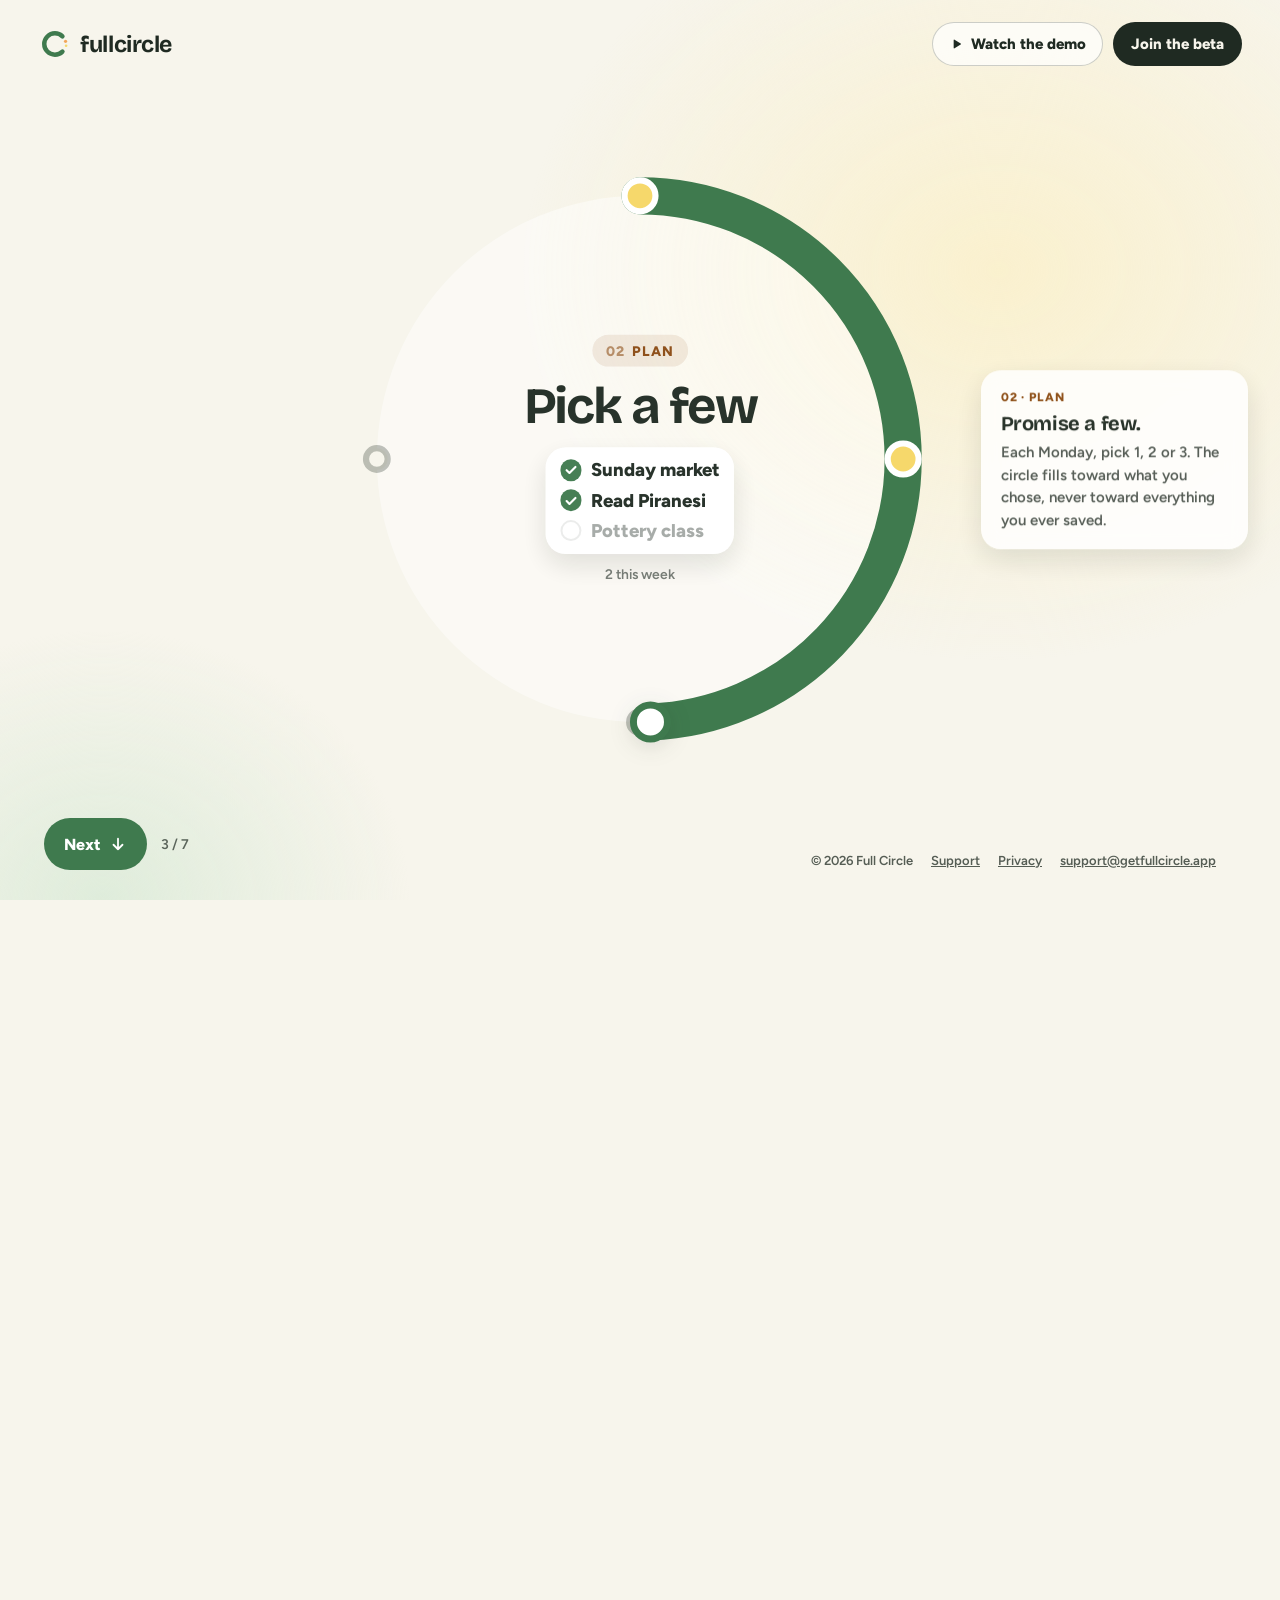
==== commit 4e8e4994: "Fix Go round again on iPhone and other iOS Safari quirks Go round again jumped to the top, then iOS " ====
--- a/index.html
+++ b/index.html
@@ -19,7 +19,7 @@
 <link rel="icon" type="image/png" href="assets/favicon.png" />
 <link rel="apple-touch-icon" href="assets/apple-touch-icon.png" />
 <link rel="preload" href="assets/fonts/BricolageGrotesque_700Bold.ttf" as="font" type="font/ttf" crossorigin />
-<link rel="stylesheet" href="assets/landing.css?v=4" />
+<link rel="stylesheet" href="assets/landing.css?v=6" />
 </head>
 <body>
 <div class="stage">
@@ -177,6 +177,6 @@
   <section class="sec"><h2 class="sr">Go again: and round you go.</h2><p class="sr">The nudge becomes your next save, and a new circle begins. In private beta on iPhone.</p></section>
 </main>
 
-<script src="assets/landing.js?v=4"></script>
+<script src="assets/landing.js?v=5"></script>
 </body>
 </html>
--- a/assets/landing.css
+++ b/assets/landing.css
@@ -23,7 +23,7 @@
 }
 
 * { box-sizing: border-box; }
-html { -webkit-text-size-adjust: 100%; scroll-snap-type: y proximity; overscroll-behavior-y: none; }
+html { -webkit-text-size-adjust: 100%; scroll-snap-type: y proximity; overscroll-behavior-y: none; touch-action: manipulation; }
 body {
   margin: 0; background: var(--ground); color: var(--ink);
   font: 400 16px/1.5 "Figtree", -apple-system, BlinkMacSystemFont, "Segoe UI", Roboto, sans-serif;
@@ -36,6 +36,8 @@
 
 .stage { position: sticky; top: 0; height: 100vh; height: 100dvh; min-height: 620px; margin-bottom: -100vh; margin-bottom: -100dvh; overflow: hidden; z-index: 1; }
 .sec { height: 100vh; height: 100svh; scroll-snap-align: start; position: relative; }
+/* With the iOS toolbar collapsed the viewport is taller than a section, so add that difference or the last chapter is never reached. */
+main { padding-bottom: calc(100lvh - 100svh); }
 
 .sun, .meadow { position: absolute; inset: 0; pointer-events: none; }
 .sun { background: radial-gradient(60% 70% at 78% 30%, var(--sun) 0%, transparent 62%); opacity: calc(0.55 + 0.4 * var(--fill, 0)); }
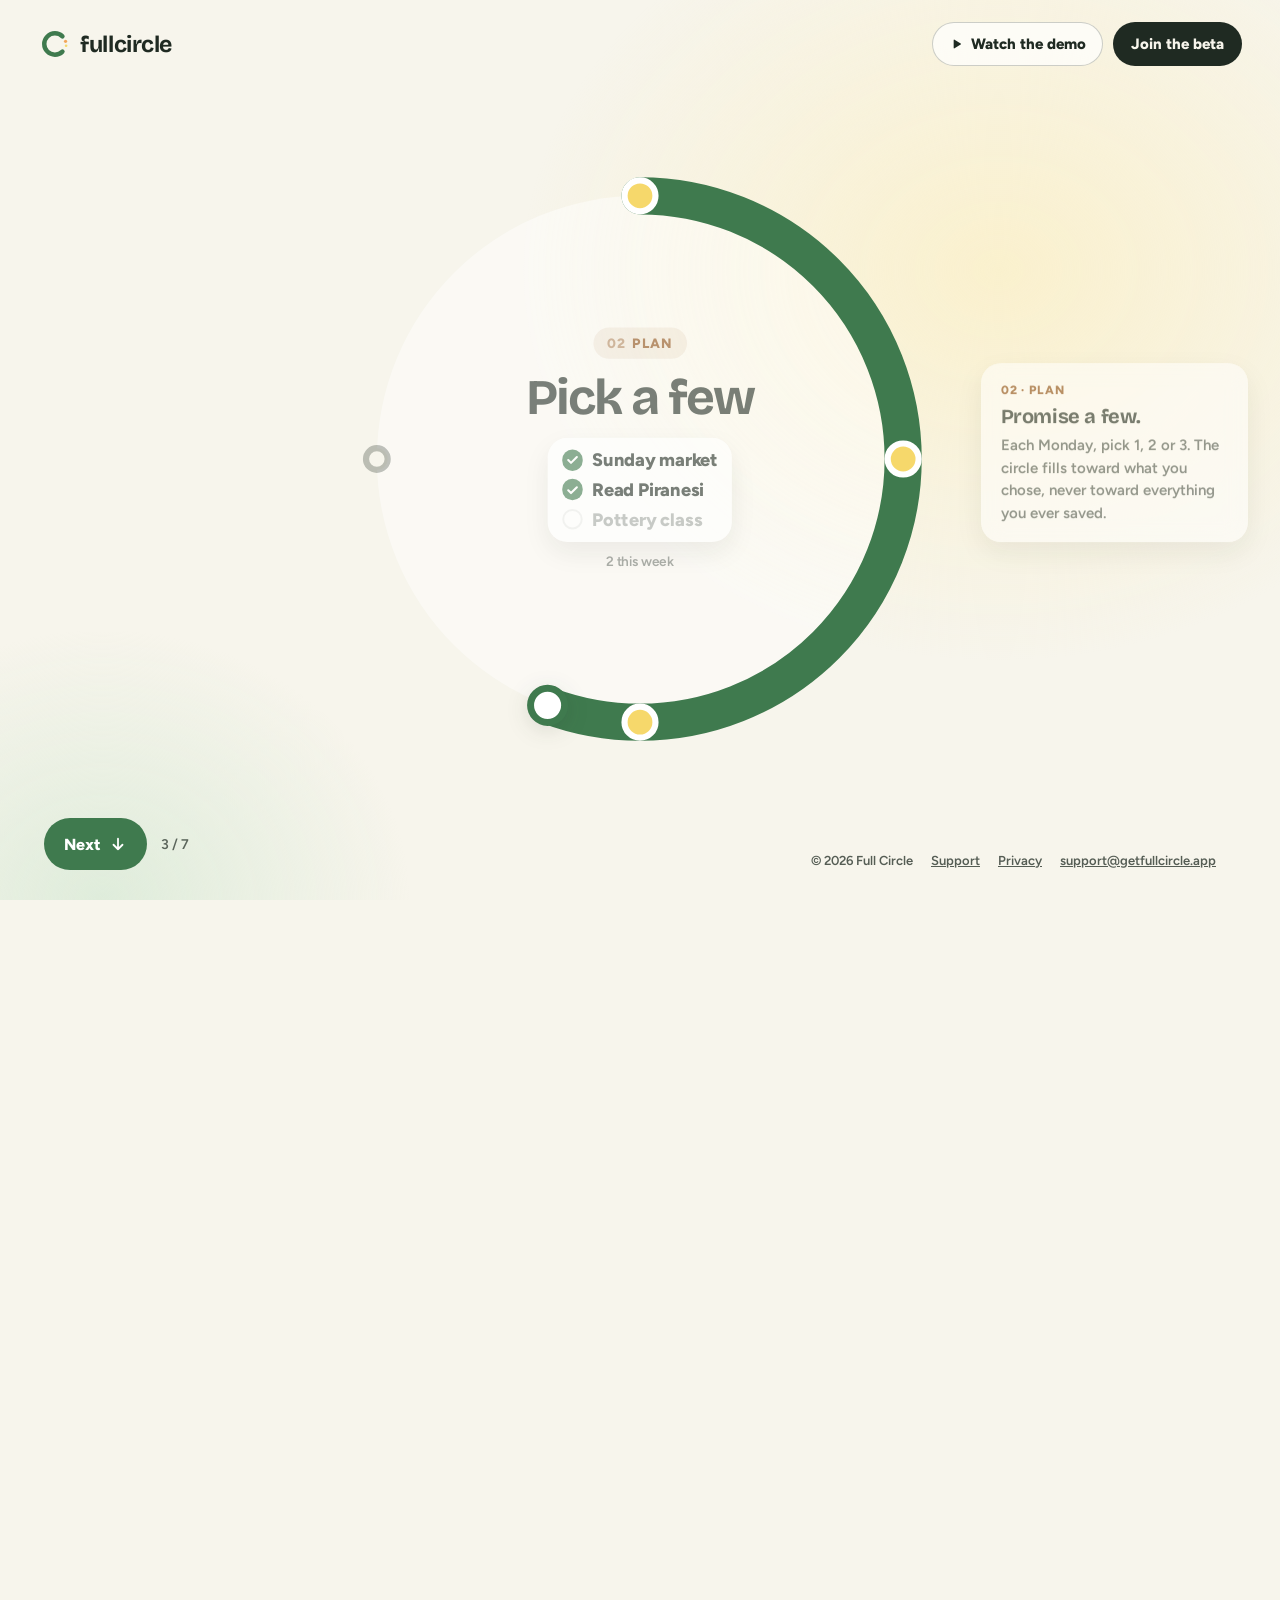
==== commit 5706063f: "Drop the FULLCIRCLE chip from the opening screen The logo already names the app right above it.  Co-" ====
--- a/index.html
+++ b/index.html
@@ -55,7 +55,6 @@
 
     <div class="copy">
       <div class="ch c0"><div aria-hidden="true">
-        <span class="chip">FULLCIRCLE</span>
         <div class="title display">Come full circle</div>
         <div class="v"><div class="pills">
           <span class="pill p-butter">Ramen at Koji</span><span class="pill p-leaf">Read Piranesi</span><span class="pill p-clay">Pottery class</span><span class="pill p-sea">Call Nana</span>
